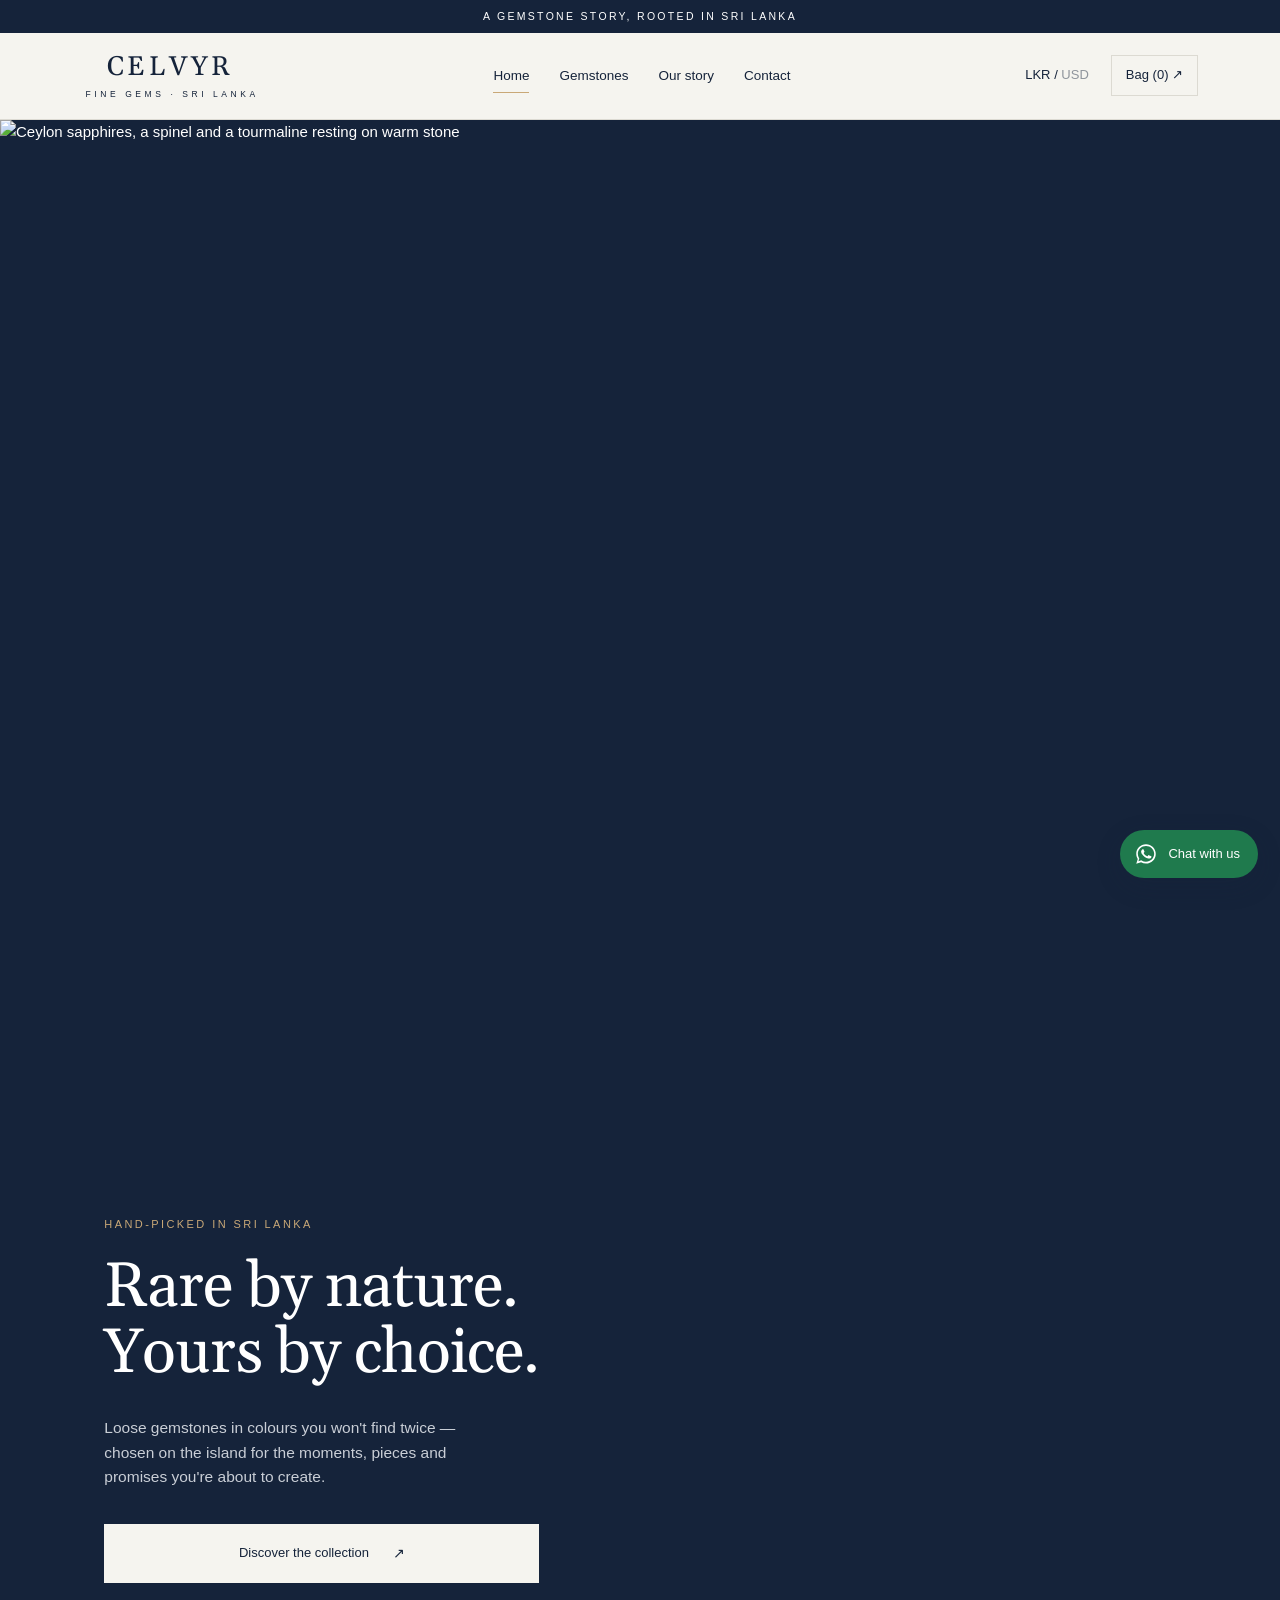
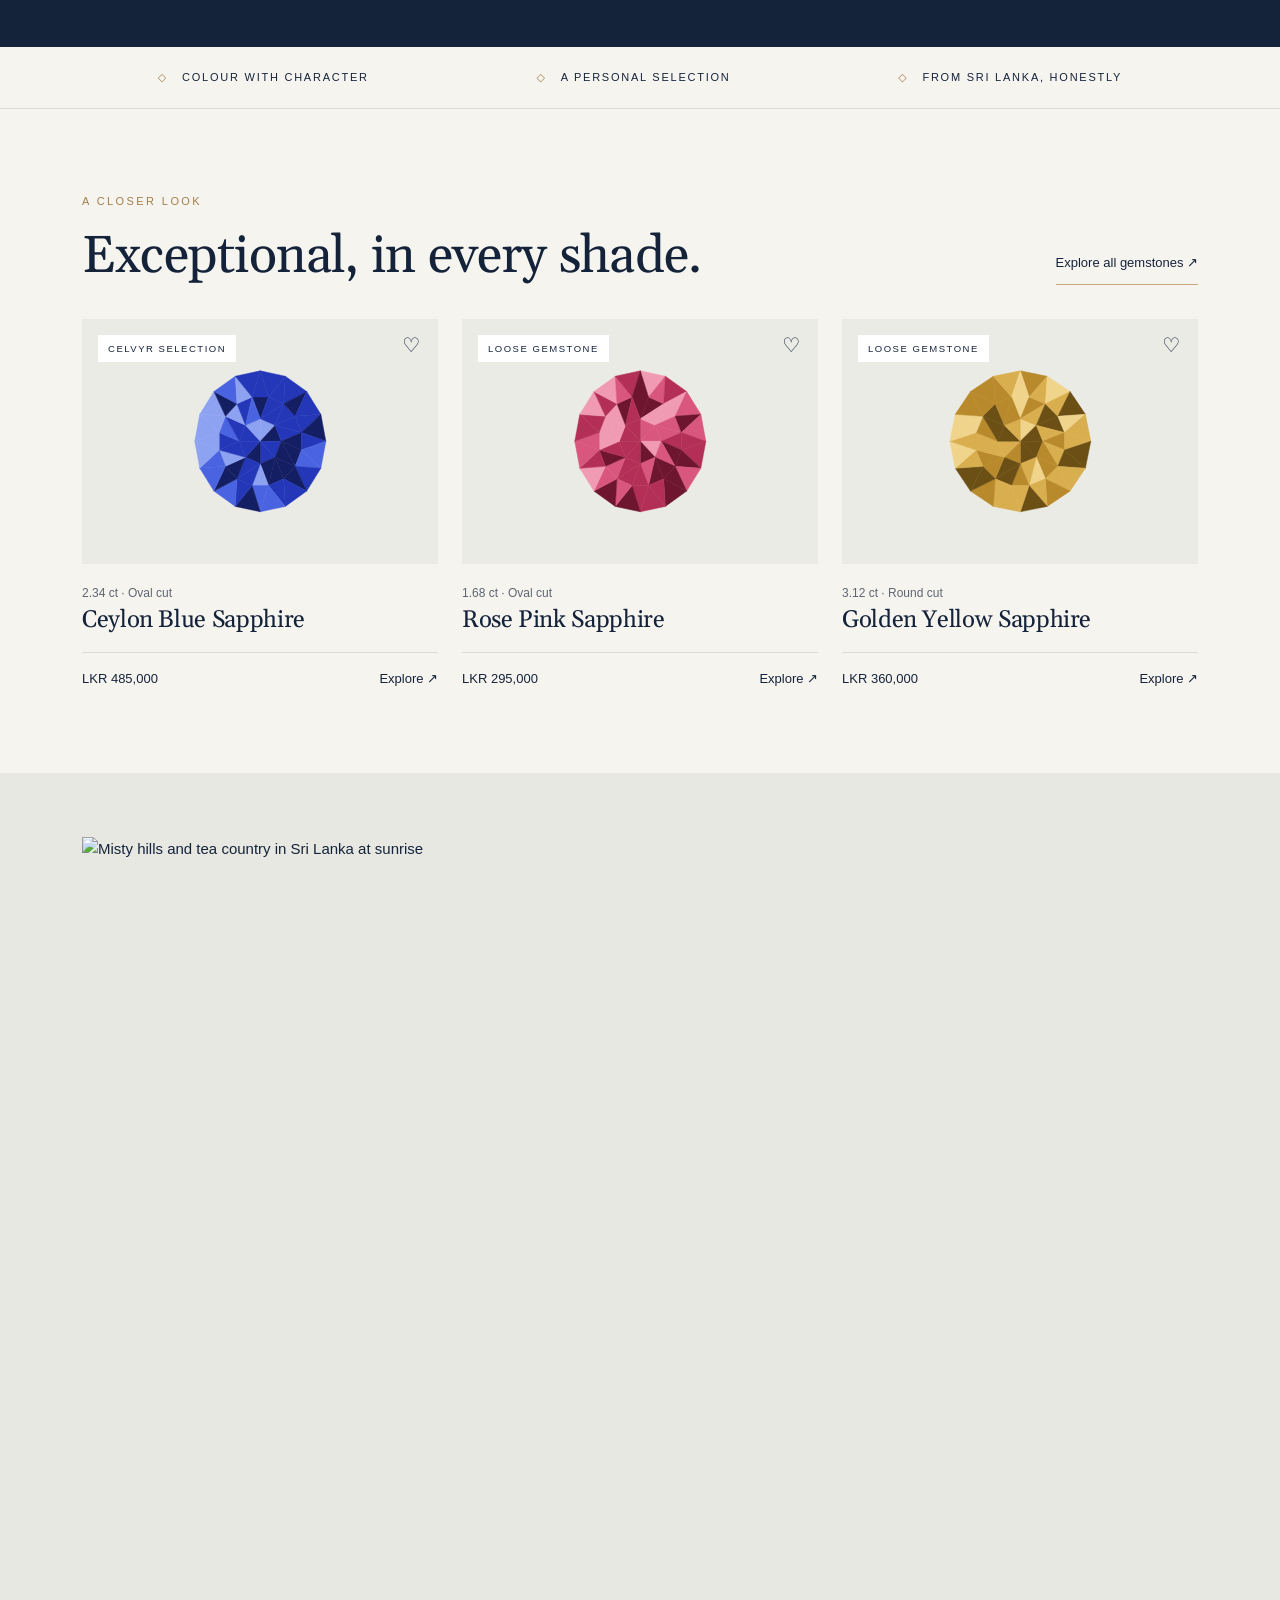
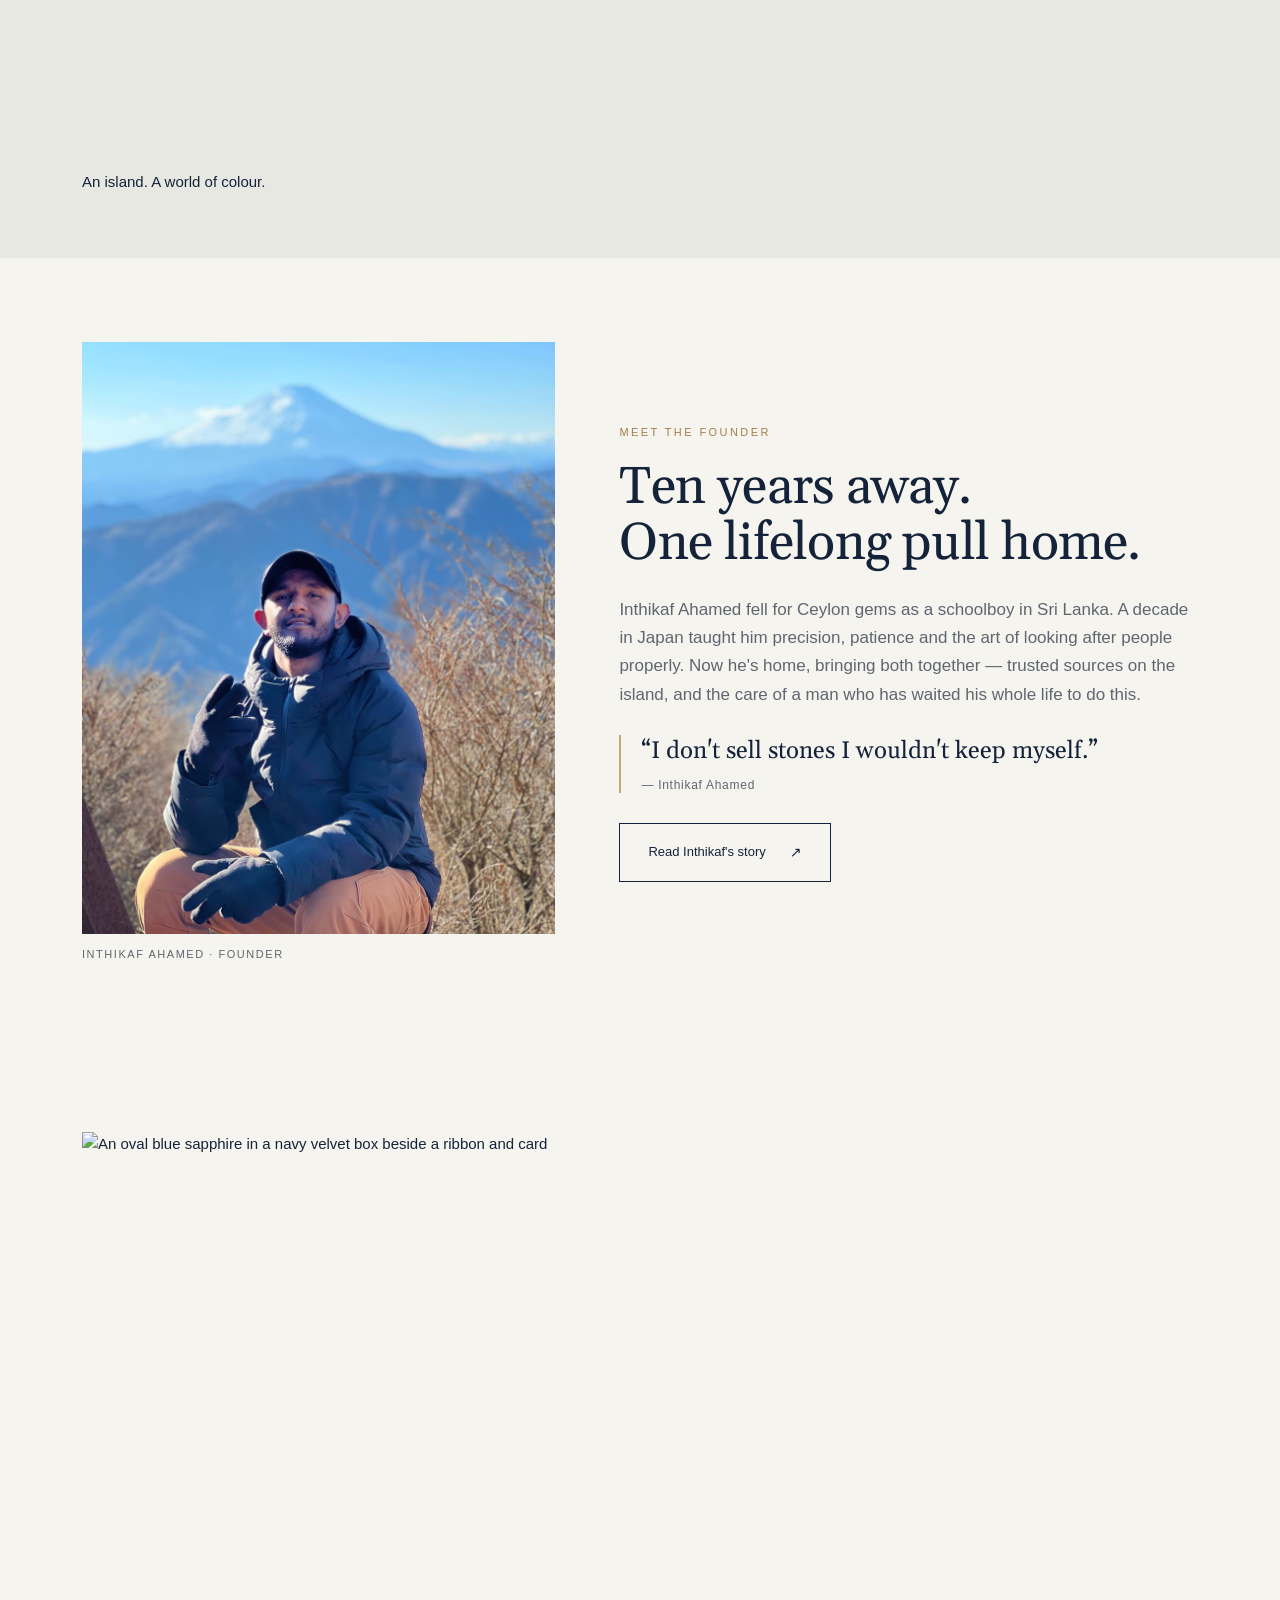
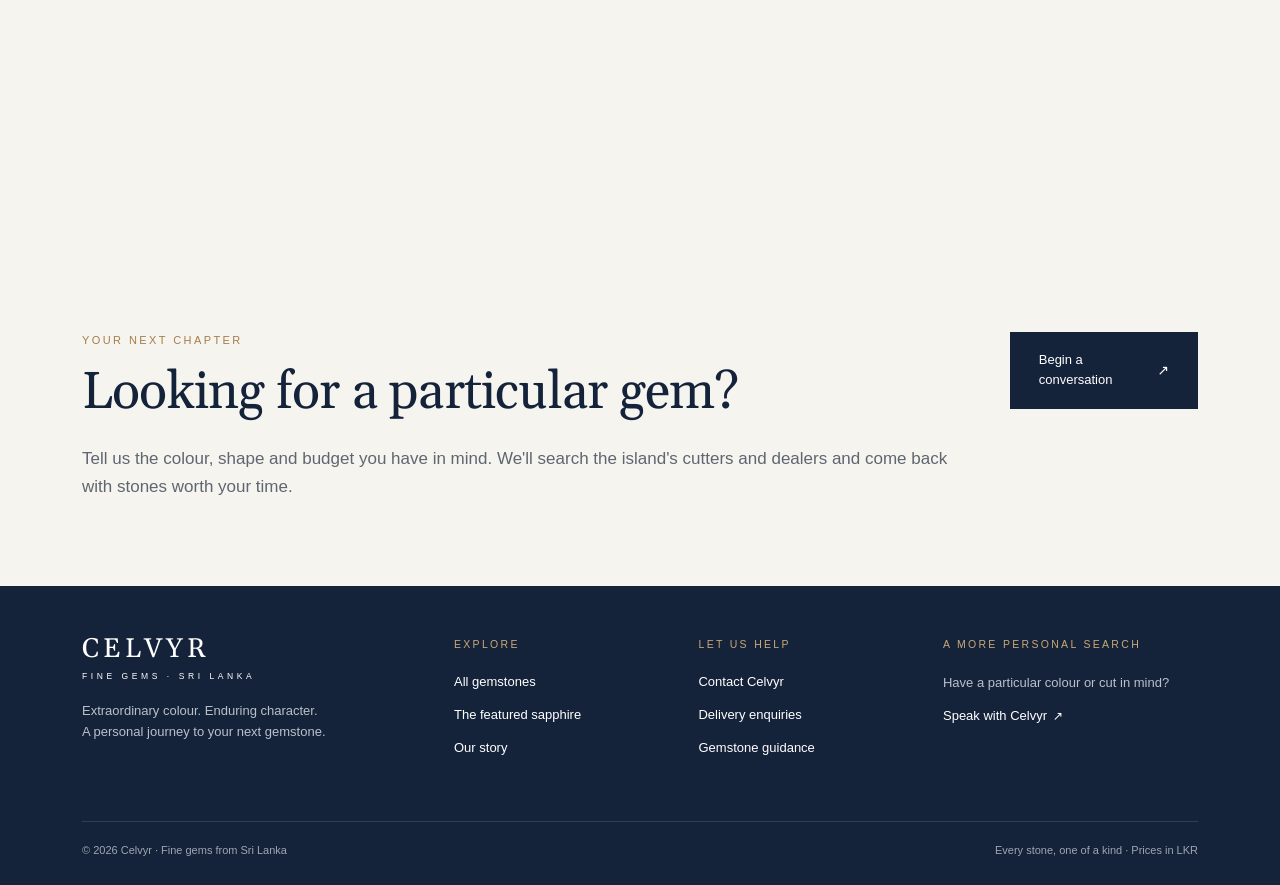
==== index.html @ 97f48730 "Use real photos across pages" ====
<!doctype html>
<html lang="en">
<head>
<meta charset="utf-8">
<meta name="viewport" content="width=device-width, initial-scale=1">
<title>Celvyr — Fine Gemstones from Sri Lanka</title>
<meta name="description" content="Loose Ceylon sapphires, spinels and tourmalines in remarkable colours. Chosen by hand in Sri Lanka, for the story you want to create.">
<meta property="og:title" content="Celvyr — Fine Gemstones from Sri Lanka">
<meta property="og:description" content="Loose Ceylon sapphires, spinels and tourmalines in remarkable colours. Chosen by hand in Sri Lanka, for the story you want to create.">
<meta property="og:image" content="https://celvyr.com/assets/hero-gems.jpg">
<meta name="theme-color" content="#15233A">
<link rel="icon" href="assets/favicon.svg" type="image/svg+xml">
<link rel="preconnect" href="https://fonts.googleapis.com">
<link href="https://fonts.googleapis.com/css2?family=Gelasio&display=swap" rel="stylesheet">
<link rel="stylesheet" href="assets/styles.css?v=5">
</head>
<body data-page="home">
<div id="site-header"></div>
<main>

<section class="hero">
  <img class="hero-bg" src="assets/hero-gems.jpg" srcset="assets/hero-gems-m.jpg 900w, assets/hero-gems.jpg 1536w" sizes="100vw" alt="Ceylon sapphires, a spinel and a tourmaline resting on warm stone" fetchpriority="high" width="1536" height="1024">
  <div class="hero-shade"></div>
  <div class="wrap hero-copy">
    <div class="eyebrow">Hand-picked in Sri Lanka</div>
    <h1>Rare by nature.<br>Yours by choice.</h1>
    <p>Loose gemstones in colours you won't find twice — chosen on the island for the moments, pieces and promises you're about to create.</p>
    <a class="btn btn-light no-arrow" href="gemstones.html">Discover the collection</a>
  </div>
</section>
<div class="pillars"><div class="wrap"><span>Colour with character</span><span>A personal selection</span><span>From Sri Lanka, honestly</span></div></div>

<section class="section"><div class="wrap">
  <div class="section-head">
    <div><div class="eyebrow">A closer look</div><h2 class="h-lg">Exceptional, in every shade.</h2></div>
    <a class="link-under" href="gemstones.html">Explore all gemstones</a>
  </div>
  <div class="grid" id="featured"></div>
</div></section>

<section class="island"><div class="wrap">
  <figure class="photo"><img src="assets/sri-lanka-hills.jpg" alt="Misty hills and tea country in Sri Lanka at sunrise" loading="lazy" width="1400" height="933"><figcaption>An island. A world of colour.</figcaption></figure>
  <div>
    <div class="eyebrow">The island behind the colour</div>
    <h2 class="h-lg">A little of Sri Lanka.<br>Something entirely yours.</h2>
    <p class="lead">For over two thousand years, the world has come to this island for colour. Celvyr brings the focus back to the stone itself — its hue, its cut, the way it catches your eye and refuses to let go. No noise. No pressure. Just a better way to find a gem.</p>
    <a class="btn btn-line" href="story.html">Meet Celvyr</a>
  </div>
</div></section>

<section class="section founder-home"><div class="wrap founder">
  <figure class="founder-photo"><img src="assets/founder-inthikaf.jpg" alt="Inthikaf Ahamed, founder of Celvyr, with Mount Fuji behind him" loading="lazy" width="960" height="1200"><figcaption>Inthikaf Ahamed · Founder</figcaption></figure>
  <div>
    <div class="eyebrow">Meet the founder</div>
    <h2 class="h-lg">Ten years away.<br>One lifelong pull home.</h2>
    <p class="lead">Inthikaf Ahamed fell for Ceylon gems as a schoolboy in Sri Lanka. A decade in Japan taught him precision, patience and the art of looking after people properly. Now he's home, bringing both together — trusted sources on the island, and the care of a man who has waited his whole life to do this.</p>
    <blockquote class="founder-quote">“I don't sell stones I wouldn't keep myself.”<cite>— Inthikaf Ahamed</cite></blockquote>
    <a class="btn btn-line" href="story.html">Read Inthikaf's story</a>
  </div>
</div></section>

<section class="section"><div class="wrap cta-photo"><img src="assets/sapphire-gift.jpg" alt="An oval blue sapphire in a navy velvet box beside a ribbon and card" loading="lazy" width="1200" height="800"></div><div class="wrap cta-row">
  <div>
    <div class="eyebrow">Your next chapter</div>
    <h2 class="h-lg">Looking for a particular gem?</h2>
    <p class="lead">Tell us the colour, shape and budget you have in mind. We'll search the island's cutters and dealers and come back with stones worth your time.</p>
  </div>
  <a class="btn btn-dark" href="contact.html">Begin a conversation</a>
</div></section>

</main>
<div id="site-footer"></div>
<script src="assets/catalogue.js?v=5"></script>
<script src="assets/app.js?v=5"></script>
</body>
</html>
---- assets/styles.css ----
/* Celvyr — fine gems, Sri Lanka */
:root{
  --navy:#15233A;
  --navy-2:#1C2D47;
  --paper:#F5F4EF;
  --card:#EBEBE6;
  --sage:#E7E8E2;
  --rule:#DCDAD2;
  --ink:#15233A;
  --muted:#5F6670;
  --gold:#A57D4A;
  --gold-soft:#C9A877;
  --serif:"Palatino Linotype",Palatino,"Book Antiqua","Gelasio",Georgia,serif;
  --sans:"Helvetica Neue",Helvetica,Arial,system-ui,sans-serif;
  --wrap:1180px;
}
*{box-sizing:border-box;margin:0;padding:0}
html{scroll-behavior:smooth}
body{background:var(--paper);color:var(--ink);font-family:var(--sans);font-size:15px;line-height:1.6;-webkit-font-smoothing:antialiased}
img,svg{display:block;max-width:100%}
a{color:inherit;text-decoration:none}
button,input,select,textarea{font:inherit;color:inherit}
.wrap{max-width:var(--wrap);margin:0 auto;padding:0 32px}
.serif{font-family:var(--serif);font-weight:400}
.eyebrow{font-size:11px;letter-spacing:.22em;text-transform:uppercase;color:var(--gold)}
.muted{color:var(--muted)}
h1,h2,h3,h4{font-family:var(--serif);font-weight:400;letter-spacing:-.015em;line-height:1.08}
.h-xl{font-size:clamp(42px,6vw,72px)}
.h-lg{font-size:clamp(34px,4.4vw,52px)}
.h-md{font-size:clamp(26px,3vw,34px)}
.h-sm{font-size:24px}
.lead{font-size:17px;color:var(--muted);line-height:1.65}
.arrow::after{content:"\2197";display:inline-block;margin-left:.45em;font-size:.95em}

/* Buttons */
.btn{display:inline-flex;align-items:center;justify-content:center;gap:24px;padding:17px 28px;font-size:13px;font-weight:500;border:1px solid var(--navy);cursor:pointer;transition:background .2s,color .2s;background:none}
.btn::after{content:"\2197";font-size:14px}
.btn-dark{background:var(--navy);color:#fff}
.btn-dark:hover{background:var(--navy-2)}
.btn-light{background:var(--paper);color:var(--navy);border-color:var(--paper)}
.btn-light:hover{background:#fff}
.btn-line:hover{background:var(--navy);color:#fff}
.btn-block{width:100%}
.link-under{font-size:13px;padding-bottom:10px;border-bottom:1px solid var(--gold-soft)}
.link-under::after{content:" \2197"}
.link-back{font-size:13px;padding-bottom:8px;border-bottom:1px solid var(--gold-soft)}

/* Top bar + header */
.topbar{background:var(--navy);color:#fff;text-align:center;font-size:10.5px;letter-spacing:.22em;padding:8px 16px;text-transform:uppercase}
.header{border-bottom:1px solid var(--rule);background:var(--paper);position:sticky;top:0;z-index:50}
.header .wrap{display:flex;align-items:center;justify-content:space-between;height:86px;gap:24px}
.logo{display:flex;flex-direction:column;align-items:center;line-height:1}
.logo b{font-family:var(--serif);font-weight:400;font-size:27px;letter-spacing:.14em}
.logo small{font-size:8.5px;letter-spacing:.42em;margin-top:9px;padding-left:.42em}
.nav{display:flex;gap:30px;font-size:13.5px}
.nav a{padding:6px 0;border-bottom:1px solid transparent}
.nav a.active,.nav a:hover{border-bottom-color:var(--gold-soft)}
.head-right{display:flex;align-items:center;gap:22px;font-size:13px}
.cur{background:none;border:0;cursor:pointer;font-size:13px}
.cur span{opacity:.45}.cur span.on{opacity:1}
.bag-btn{border:1px solid var(--rule);padding:9px 14px}
.bag-btn::after{content:" \2197"}
.burger{display:none;background:none;border:0;width:28px;height:20px;position:relative;cursor:pointer}
.burger span,.burger::before,.burger::after{content:"";position:absolute;left:0;right:0;height:1.5px;background:var(--navy)}
.burger::before{top:2px}.burger span{top:9px}.burger::after{top:16px}

/* Breadcrumb */
.crumbs{font-size:12px;color:var(--muted);padding:28px 0 0}
.crumbs a:hover{color:var(--ink)}
.crumbs i{font-style:normal;margin:0 8px;opacity:.6}

/* Hero */
.hero{display:grid;grid-template-columns:47% 53%;background:var(--navy);color:#fff;min-height:540px}
.hero-copy{padding:72px 40px 64px max(32px,calc((100vw - var(--wrap))/2 + 32px));display:flex;flex-direction:column;justify-content:center}
.hero-copy .eyebrow{color:var(--gold-soft);margin-bottom:22px}
.hero-copy h1{font-size:clamp(44px,4.9vw,66px);line-height:1.04}
.hero-copy p{color:#C9CED6;max-width:380px;margin:30px 0 34px;font-size:15.5px}
.hero-meta{margin-top:30px;font-size:11.5px;letter-spacing:.08em;color:#C9CED6}
.hero-img{position:relative;background:#0e1626 url(hero-sapphire.jpg) center/cover no-repeat;min-height:420px}
.hero-img .cap{position:absolute;left:32px;right:32px;bottom:26px;border-top:1px solid rgba(255,255,255,.35);padding-top:18px;display:flex;justify-content:space-between;font-size:11px;letter-spacing:.1em}
.hero-img .cap b{font-weight:500;letter-spacing:.16em}
.hero-img .cap a{color:var(--gold-soft)}

.pillars{border-bottom:1px solid var(--rule)}
.pillars .wrap{display:flex;justify-content:space-around;padding-top:22px;padding-bottom:22px;font-size:11px;letter-spacing:.16em;text-transform:uppercase;gap:16px;flex-wrap:wrap}
.pillars span::before{content:"\25C7";color:var(--gold);margin-right:14px}

/* Sections */
.section{padding:84px 0}
.section-head{display:flex;justify-content:space-between;align-items:flex-end;gap:24px;margin-bottom:34px}
.section-head .eyebrow{margin-bottom:18px}

/* Product grid */
.grid{display:grid;grid-template-columns:repeat(3,1fr);gap:24px}
.card{display:block}
.card-img{background:var(--card);aspect-ratio:1.45/1;position:relative;display:flex;align-items:center;justify-content:center;overflow:hidden}
.card-img svg{width:44%;transition:transform .5s ease}
.card:hover .card-img svg{transform:scale(1.05) rotate(4deg)}
.tag{position:absolute;top:16px;left:16px;background:#fff;font-size:9.5px;letter-spacing:.16em;padding:6px 10px;text-transform:uppercase}
.heart{position:absolute;top:12px;right:14px;background:none;border:0;font-size:20px;cursor:pointer;line-height:1;padding:4px;color:var(--navy)}
.heart.on{color:#9B2C3D}
.card-meta{font-size:12px;color:var(--muted);margin-top:20px}
.card h3{font-size:24px;margin-top:4px;padding-bottom:18px;border-bottom:1px solid var(--rule)}
.card-foot{display:flex;justify-content:space-between;font-size:13px;padding-top:16px}
.card-foot span:last-child::after{content:" \2197"}

/* Island split */
.island{background:var(--sage);padding:64px 0}
.island .wrap{display:grid;grid-template-columns:1fr 1fr;gap:56px;align-items:center}
.island h2{margin:18px 0 26px}
.island p{margin-bottom:30px;max-width:450px}
.art{background:#DCDFD8;padding:0 16px;position:relative}
.art svg{width:100%;height:auto}

.cta-row{display:flex;justify-content:space-between;align-items:flex-start;gap:32px}
.cta-row h2{margin:16px 0 24px}

.band{background:var(--card);padding:40px 46px;display:flex;justify-content:space-between;align-items:center;gap:28px}
.band h3{font-size:30px;margin-bottom:6px}

/* Footer */
.footer{background:var(--navy);color:#fff;margin-top:0}
.footer .wrap{padding-top:50px}
.foot-grid{display:grid;grid-template-columns:1.6fr 1fr 1fr 1.2fr;gap:32px;padding-bottom:50px}
.footer .logo{align-items:flex-start}
.footer .logo small{padding-left:0}
.footer p{color:#B9C0CA;font-size:13px;margin-top:20px;line-height:1.65}
.footer h5{font-size:10.5px;letter-spacing:.22em;color:var(--gold-soft);font-weight:400;text-transform:uppercase;margin-bottom:20px}
.footer ul{list-style:none;font-size:13px}
.footer li{margin-bottom:12px}
.footer li a:hover{color:var(--gold-soft)}
.foot-base{border-top:1px solid rgba(255,255,255,.12);padding:20px 0 26px;display:flex;justify-content:space-between;font-size:11px;color:#9EA6B2;gap:16px;flex-wrap:wrap}

/* Story */
.story-hero{display:grid;grid-template-columns:1fr 1fr;gap:56px;align-items:center;padding:60px 0 64px;border-bottom:1px solid var(--rule)}
.story-hero h1{margin:20px 0 28px}
.story-hero .lead{margin-bottom:32px;max-width:540px}
.quote{text-align:center;padding:64px 0;border-bottom:1px solid var(--rule);font-family:var(--serif);font-size:clamp(26px,3.3vw,40px);line-height:1.3}
.approach{display:grid;grid-template-columns:1fr 1fr;gap:56px;margin-top:18px}
.three{display:grid;grid-template-columns:repeat(3,1fr);gap:48px;margin-top:52px}
.three .num{font-size:12.5px;color:var(--gold);letter-spacing:.04em;text-transform:uppercase}
.three h3{font-size:28px;margin:18px 0 16px}
.three p{color:var(--muted);font-size:14.5px}

/* Collection */
.center{text-align:center}
.coll-head{padding:56px 0 34px}
.coll-head h1{margin:18px 0 22px}
.chips{display:flex;justify-content:center;gap:12px;margin-top:34px;flex-wrap:wrap}
.chip{border:1px solid var(--rule);background:none;padding:12px 22px;font-size:13px;cursor:pointer}
.chip.on{background:var(--navy);color:#fff;border-color:var(--navy)}
.toolbar{display:flex;justify-content:space-between;align-items:center;border-top:1px solid var(--rule);border-bottom:1px solid var(--rule);padding:18px 0;margin-bottom:32px;font-size:13px;gap:16px;flex-wrap:wrap}
.toolbar select{background:none;border:0;cursor:pointer;font-size:13px}
.filters{display:flex;gap:22px;flex-wrap:wrap}
.filters label{display:flex;flex-direction:column;font-size:12px;color:var(--muted)}
.filters select{color:var(--ink);font-size:13px;padding:2px 0}
.empty{grid-column:1/-1;text-align:center;padding:60px 0;color:var(--muted)}

/* Product page */
.pdp{display:grid;grid-template-columns:1.1fr 1fr;gap:56px;padding:34px 0 60px;border-bottom:1px solid var(--rule)}
.pdp-main{background:var(--card);aspect-ratio:1.19/1;display:flex;align-items:center;justify-content:center;position:relative}
.pdp-main svg{width:46%;transition:transform .6s}
.thumbs{display:flex;gap:12px;margin-top:14px}
.thumb{width:84px;height:74px;background:var(--card);border:1px solid var(--rule);display:flex;align-items:center;justify-content:center;cursor:pointer;font-size:11px}
.thumb.on{border-color:var(--navy)}
.thumb svg{width:52%}
.note{font-size:11px;color:var(--muted);margin-top:12px}
.pdp h1{font-size:clamp(38px,4vw,50px);margin:20px 0 22px}
.price{font-size:23px;margin:26px 0}
.price small{font-size:12px;color:var(--muted);margin-left:10px}
.specs{display:grid;grid-template-columns:1fr 1fr;border-top:1px solid var(--rule)}
.specs div{padding:14px 0;border-bottom:1px solid var(--rule)}
.specs dt{font-size:10.5px;letter-spacing:.14em;text-transform:uppercase;color:var(--muted)}
.specs dd{font-size:13.5px;margin-top:4px}
.pdp .btn{margin-top:14px}
.pdp .btn-dark{margin-top:36px}
.tiny{font-size:12px;color:var(--muted);text-align:center;margin-top:16px}
details{border-top:1px solid var(--rule);padding:18px 0}
details:last-of-type{border-bottom:1px solid var(--rule)}
summary{list-style:none;cursor:pointer;display:flex;justify-content:space-between;font-size:13.5px}
summary::-webkit-details-marker{display:none}
summary::after{content:"+"}
details[open] summary::after{content:"\2013"}
details p{color:var(--muted);font-size:14px;margin-top:14px}
.acc{margin-top:30px}

/* Bag + checkout */
.page-head{padding:44px 0 30px}
.page-head h1{margin:16px 0 14px}
.two-col{display:grid;grid-template-columns:1.65fr 1fr;gap:64px;align-items:start}
.bag-table-head{display:grid;grid-template-columns:1fr 130px 110px;font-size:10.5px;letter-spacing:.14em;text-transform:uppercase;color:var(--muted);padding-bottom:14px;border-bottom:1px solid var(--rule)}
.line{display:grid;grid-template-columns:1fr 130px 110px;align-items:center;padding:28px 0;border-bottom:1px solid var(--rule)}
.line-gem{display:flex;gap:22px;align-items:center}
.line-thumb{width:140px;height:146px;background:var(--card);display:flex;align-items:center;justify-content:center;flex-shrink:0}
.line-thumb svg{width:56%}
.line h3{font-size:24px}
.line .small{font-size:12px;color:var(--muted);margin-top:6px}
.line .rm{font-size:12px;text-decoration:underline;color:var(--muted);background:none;border:0;cursor:pointer;margin-top:14px}
.qty{display:inline-flex;border:1px solid var(--rule);padding:8px 14px;gap:16px;font-size:13px}
.summary{background:var(--card);padding:32px}
.summary h2{font-size:30px;margin-bottom:24px}
.sum-row{display:flex;justify-content:space-between;font-size:13.5px;margin-bottom:16px;gap:12px}
.sum-total{display:flex;justify-content:space-between;font-size:20px;border-top:1px solid var(--rule);padding-top:24px;margin-top:8px}
.promo{display:flex;border:1px solid var(--rule);margin:8px 0 24px}
.promo input{flex:1;border:0;background:none;padding:14px 16px;min-width:0}
.promo button{border:0;border-left:1px solid var(--rule);background:none;padding:0 16px;cursor:pointer;font-size:12.5px}
.guide{margin-top:32px;padding-bottom:24px;border-bottom:1px solid var(--rule)}
.guide h3{font-size:26px;margin-bottom:10px}
.guide p{font-size:13.5px;color:var(--muted);margin-bottom:6px}

.field{margin-bottom:18px}
.field label{display:block;font-size:12px;margin-bottom:8px}
.field input,.field select,.field textarea{width:100%;border:1px solid var(--rule);background:transparent;padding:14px 16px;font-size:14px;outline:none;border-radius:0;-webkit-appearance:none;appearance:none}
.field input:focus,.field textarea:focus,.field select:focus{border-color:var(--navy)}
.field textarea{min-height:130px;resize:vertical}
.row2{display:grid;grid-template-columns:1fr 1fr;gap:14px}
.check{display:flex;gap:10px;align-items:center;font-size:13px;color:var(--muted);margin:16px 0}
.form-sec{padding:30px 0;border-bottom:1px solid var(--rule)}
.form-sec h2{font-size:30px;margin-bottom:24px}
.radio-box{border:1px solid var(--navy);padding:18px 18px;display:flex;justify-content:space-between;gap:12px;font-size:13.5px}
.radio-box b{font-weight:400}
.radio-box b::before{content:"\25C9";margin-right:12px}
.radio-box small{display:block;color:var(--muted);font-size:12.5px;margin-top:4px;padding-left:26px}
.steps{display:flex;gap:28px;font-size:13px;color:var(--muted);padding:6px 0 28px;border-bottom:1px solid var(--rule);flex-wrap:wrap}
.steps b{font-weight:400;color:var(--ink)}
.mini{display:flex;gap:16px;align-items:center;padding-bottom:22px;border-bottom:1px solid var(--rule);margin-bottom:22px}
.mini .line-thumb{width:74px;height:78px}
.mini h4{font-size:21px}

/* Contact */
.contact{display:grid;grid-template-columns:1fr 1.15fr;gap:72px;padding:20px 0 84px;align-items:start}
.contact h2{margin-bottom:26px}
.c-item{border-top:1px solid var(--rule);padding:26px 0}
.c-item h3{font-size:26px;margin-bottom:10px}
.c-item p{font-size:14px;color:var(--muted)}
.c-item a{color:var(--ink);border-bottom:1px solid var(--gold-soft)}
.rooted{background:#DCE0DA;padding:34px;display:flex;justify-content:space-between;align-items:center;min-height:240px}
.rooted h3{font-size:30px;line-height:1.35}
.rooted small{font-size:12px;letter-spacing:.06em;display:block;margin-top:8px}
.form-card{background:var(--card);padding:42px}
.form-card h2{font-size:32px;margin-bottom:26px}
.form-card .field input,.form-card .field textarea,.form-card .field select{background:#EFEFEB}

.toast{position:fixed;left:50%;bottom:28px;transform:translateX(-50%) translateY(40px);background:var(--navy);color:#fff;padding:14px 22px;font-size:13px;opacity:0;transition:.3s;z-index:99;pointer-events:none}
.toast.show{opacity:1;transform:translateX(-50%) translateY(0)}

/* Mobile */
@media (max-width:980px){
  .nav,.head-right .cur{display:none}
  .burger{display:block}
  .header.open .nav{display:flex;position:absolute;top:86px;left:0;right:0;flex-direction:column;background:var(--paper);padding:20px 32px 28px;border-bottom:1px solid var(--rule);gap:16px;font-size:16px}
  .hero{grid-template-columns:1fr}
  .hero-copy{padding:56px 24px}
  .hero-img{min-height:320px}
  .grid{grid-template-columns:repeat(2,1fr)}
  .island .wrap,.story-hero,.approach,.pdp,.two-col,.contact{grid-template-columns:1fr;gap:40px}
  .three{grid-template-columns:1fr;gap:34px}
  .foot-grid{grid-template-columns:1fr 1fr}
}
@media (max-width:620px){
  .wrap{padding:0 16px}
  .header .wrap{height:72px}
  .header.open .nav{top:72px;padding:20px 16px 28px}
  .logo b{font-size:21px}
  .logo small{font-size:7.5px}
  .hero-copy{padding:48px 16px}
  .hero-img .cap{left:16px;right:16px;flex-direction:column;gap:6px}
  .grid{grid-template-columns:repeat(2,1fr);gap:22px 12px}
  .card-img{aspect-ratio:1/1}
  .card-img svg{width:58%}
  .tag{top:8px;left:8px;font-size:7.5px;letter-spacing:.1em;padding:4px 6px}
  .heart{top:4px;right:6px;font-size:17px}
  .card-meta{font-size:11px;margin-top:12px}
  .card h3{font-size:18px;padding-bottom:12px}
  .card-foot{font-size:12px;padding-top:10px;flex-wrap:wrap;gap:4px}
  .card-foot span:last-child{display:none}
  .chips{gap:6px;flex-wrap:nowrap}
  .chip{padding:10px 10px;font-size:12px;white-space:nowrap}
  .section{padding:60px 0}
  .section-head,.cta-row,.band{flex-direction:column;align-items:flex-start}
  .band{padding:30px 22px}
  .foot-grid{grid-template-columns:1fr}
  .bag-table-head{display:none}
  .line{grid-template-columns:1fr auto;gap:16px}
  .line-gem{grid-column:1/-1}
  .line-thumb{width:96px;height:100px}
  .row2{grid-template-columns:1fr}
  .form-card,.summary{padding:24px 18px}
  .pillars .wrap{flex-direction:column;align-items:center;gap:8px}
  .rooted{padding:24px}
}

/* ---------- Page loader ---------- */
@keyframes ldGem{0%{transform:translate(-50%,-50%) rotateY(0)}100%{transform:translate(-50%,-50%) rotateY(360deg)}}
@keyframes ldOut{to{opacity:0;visibility:hidden}}
@keyframes ldBar{0%{transform:scaleX(0);transform-origin:left}50%{transform:scaleX(1);transform-origin:left}50.1%{transform-origin:right}100%{transform:scaleX(0);transform-origin:right}}
@keyframes pageIn{from{opacity:0;transform:translateY(8px)}to{opacity:1;transform:none}}
body::before,body::after{content:"";position:fixed;z-index:300;pointer-events:none}
body::before{inset:0;background:var(--paper) url("data:image/svg+xml,%3Csvg xmlns='http://www.w3.org/2000/svg' viewBox='0 0 400 120'%3E%3Ctext x='200' y='62' text-anchor='middle' font-family='Palatino Linotype,Palatino,Book Antiqua,Georgia,serif' font-size='30' letter-spacing='7' fill='%2315233A'%3ECELVYR%3C/text%3E%3Ctext x='200' y='90' text-anchor='middle' font-family='Helvetica Neue,Arial,sans-serif' font-size='9' letter-spacing='4.5' fill='%23A57D4A'%3EFINE GEMS %C2%B7 SRI LANKA%3C/text%3E%3C/svg%3E") center calc(50% + 34px)/400px 120px no-repeat;animation:ldOut .4s ease .45s forwards}
body::after{left:50%;top:calc(50% - 22px);width:46px;height:46px;background:url("data:image/svg+xml,%3Csvg xmlns='http://www.w3.org/2000/svg' viewBox='0 0 40 40'%3E%3Cpath d='M20 2 L36 14 L20 38 L4 14Z' fill='%232437B8'/%3E%3Cpath d='M4 14 L36 14 L20 38Z' fill='%23141E63'/%3E%3Cpath d='M12 14 L20 2 L28 14Z' fill='%238EA2F2'/%3E%3Cpath d='M4 14 L12 14 L20 2Z' fill='%234A63E0'/%3E%3Cpath d='M12 14 L28 14 L20 38Z' fill='%233B55D6'/%3E%3C/svg%3E") center/contain no-repeat;animation:ldGem 1.2s linear infinite,ldOut .4s ease .45s forwards}
main{animation:pageIn .7s ease .45s both}
.page-loader{position:fixed;inset:0;z-index:300;background:var(--paper);display:flex;flex-direction:column;align-items:center;justify-content:center;gap:14px;opacity:0;visibility:hidden;transition:opacity .28s ease,visibility .28s}
.page-loader.on{opacity:1;visibility:visible}
.page-loader .ld-gem{width:46px;height:46px;background:url("data:image/svg+xml,%3Csvg xmlns='http://www.w3.org/2000/svg' viewBox='0 0 40 40'%3E%3Cpath d='M20 2 L36 14 L20 38 L4 14Z' fill='%232437B8'/%3E%3Cpath d='M4 14 L36 14 L20 38Z' fill='%23141E63'/%3E%3Cpath d='M12 14 L20 2 L28 14Z' fill='%238EA2F2'/%3E%3Cpath d='M4 14 L12 14 L20 2Z' fill='%234A63E0'/%3E%3Cpath d='M12 14 L28 14 L20 38Z' fill='%233B55D6'/%3E%3C/svg%3E") center/contain no-repeat;animation:ldGem 1.2s linear infinite;position:relative;left:23px;top:23px}
.page-loader .ld-word{width:400px;max-width:90vw;height:120px;background:url("data:image/svg+xml,%3Csvg xmlns='http://www.w3.org/2000/svg' viewBox='0 0 400 120'%3E%3Ctext x='200' y='62' text-anchor='middle' font-family='Palatino Linotype,Palatino,Book Antiqua,Georgia,serif' font-size='30' letter-spacing='7' fill='%2315233A'%3ECELVYR%3C/text%3E%3Ctext x='200' y='90' text-anchor='middle' font-family='Helvetica Neue,Arial,sans-serif' font-size='9' letter-spacing='4.5' fill='%23A57D4A'%3EFINE GEMS %C2%B7 SRI LANKA%3C/text%3E%3C/svg%3E") center/contain no-repeat;margin-top:-22px}
.page-loader .ld-bar{width:120px;height:1px;background:var(--gold-soft);animation:ldBar 1.1s ease-in-out infinite;margin-top:-30px}
@media (prefers-reduced-motion:reduce){body::after,.page-loader .ld-gem,.page-loader .ld-bar{animation:ldOut .3s ease .3s forwards}main{animation:none}}

/* ---------- Floating WhatsApp ---------- */
.wa-float{position:fixed;right:22px;bottom:22px;z-index:90;display:flex;align-items:center;gap:10px;background:#1F7A4D;color:#fff;padding:12px 18px 12px 14px;border-radius:999px;box-shadow:0 8px 24px rgba(21,35,58,.22);font-size:13px;font-weight:500;transition:transform .2s,box-shadow .2s}
.wa-float:hover{transform:translateY(-2px);box-shadow:0 12px 28px rgba(21,35,58,.28)}
.wa-float svg{width:24px;height:24px;flex-shrink:0}
@media (max-width:620px){.wa-float{right:14px;bottom:14px;padding:13px}.wa-float span{display:none}}

/* ---------- Founder ---------- */
.founder{display:grid;grid-template-columns:.9fr 1.1fr;gap:64px;align-items:center}
.founder-photo{margin:0;position:relative}
.founder-photo img{width:100%;height:auto;aspect-ratio:4/5;object-fit:cover;object-position:50% 40%}
.founder-photo figcaption{font-size:11px;letter-spacing:.14em;text-transform:uppercase;color:var(--muted);margin-top:12px}
.founder h2{margin:18px 0 24px}
.founder .lead{margin-bottom:26px}
.founder-quote{font-family:var(--serif);font-size:24px;line-height:1.35;border-left:2px solid var(--gold-soft);padding-left:20px;margin:0 0 30px}
.founder-quote cite{display:block;font-style:normal;font-family:var(--sans);font-size:12px;color:var(--muted);margin-top:10px;letter-spacing:.06em}
.founder-story .founder{align-items:start}
.founder-story .founder-photo{position:sticky;top:110px}
.chapters > div{border-top:1px solid var(--rule);padding:22px 0}
.chapters .num{font-size:12px;color:var(--gold);letter-spacing:.06em;text-transform:uppercase;margin-bottom:10px}
.chapters p{color:var(--muted);font-size:15px;line-height:1.7}
.letter{background:var(--card);padding:56px clamp(22px,6vw,90px);margin-top:72px;text-align:center}
.letter .eyebrow{margin-bottom:26px}
.letter p{font-family:var(--serif);font-size:clamp(19px,2.1vw,24px);line-height:1.55;max-width:760px;margin:0 auto 18px}
.letter .sign{margin:30px 0 30px}
.letter .sig{display:block;font-family:var(--serif);font-style:italic;font-size:30px}
.letter .sign small{font-size:11px;letter-spacing:.18em;text-transform:uppercase;color:var(--gold)}
@media (max-width:980px){.founder{grid-template-columns:1fr;gap:36px}.founder-story .founder-photo{position:static}.founder-photo img{aspect-ratio:1/1;object-position:50% 62%}}
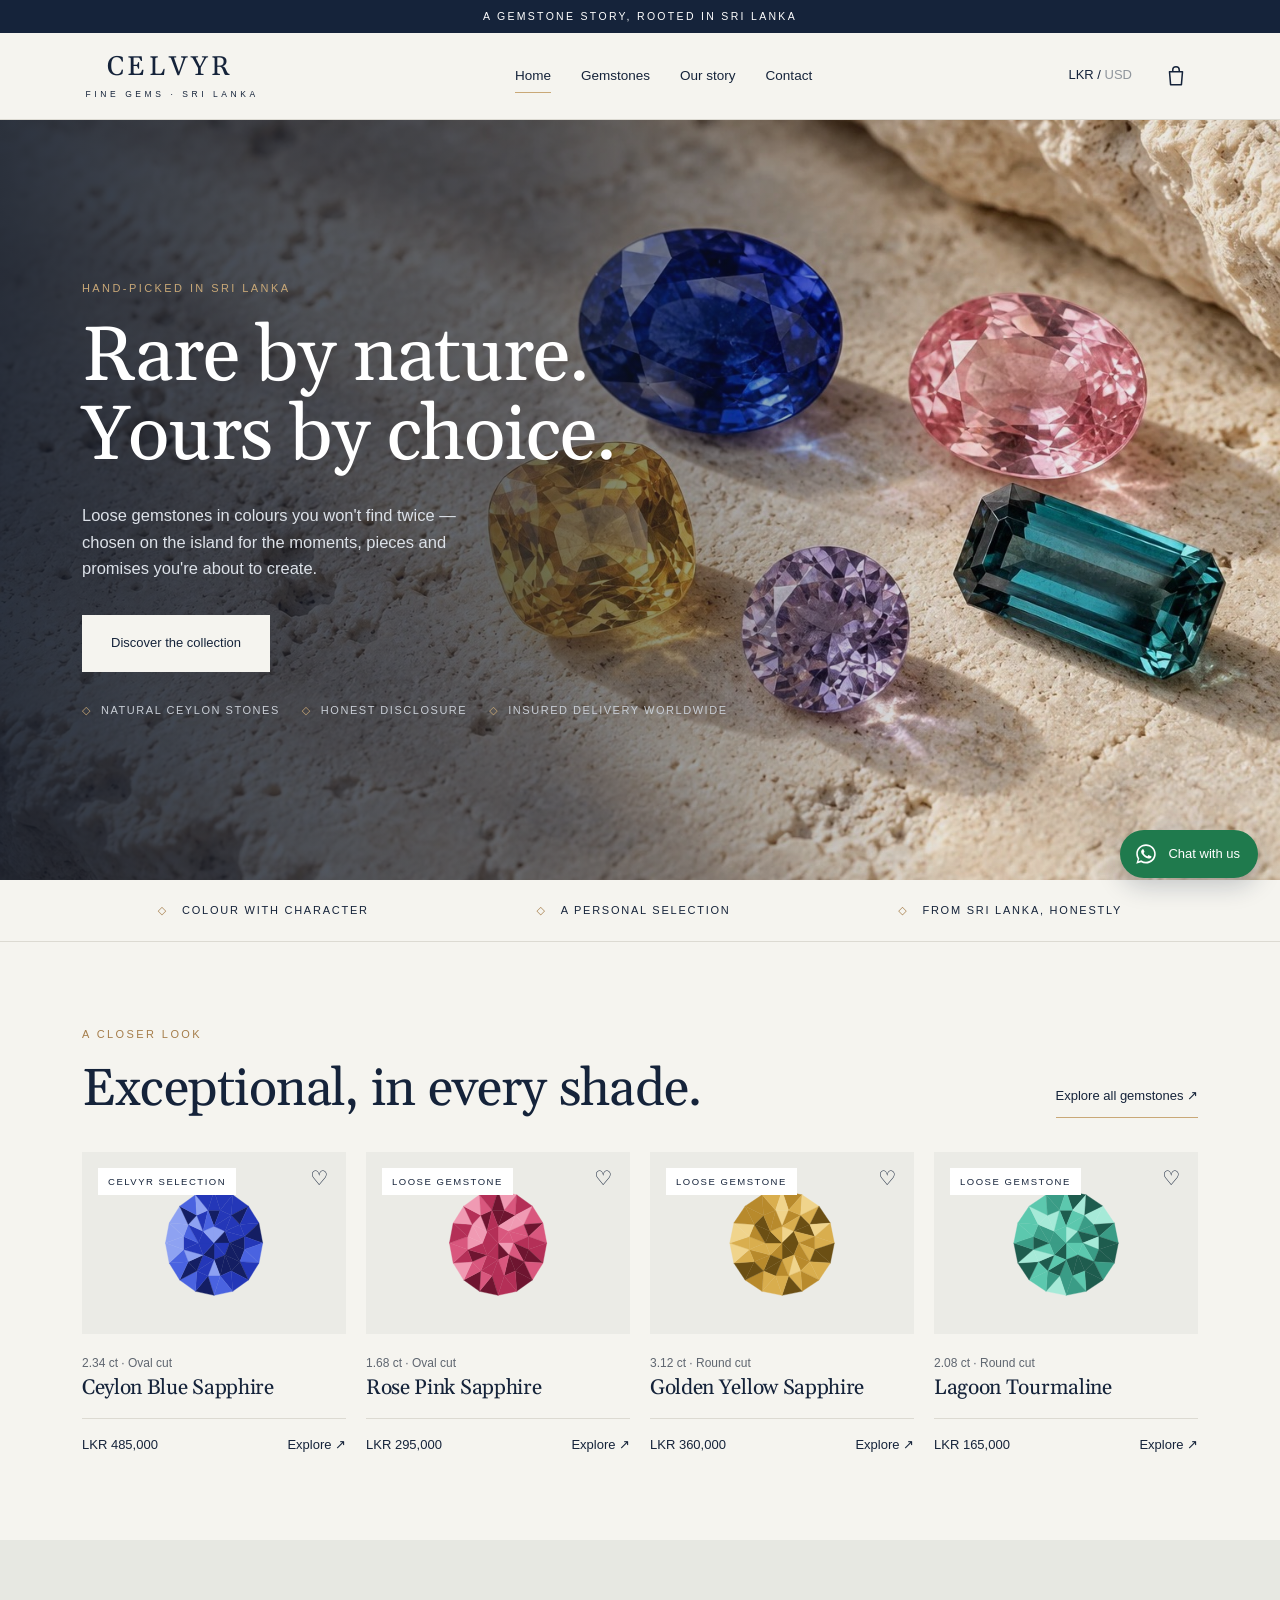
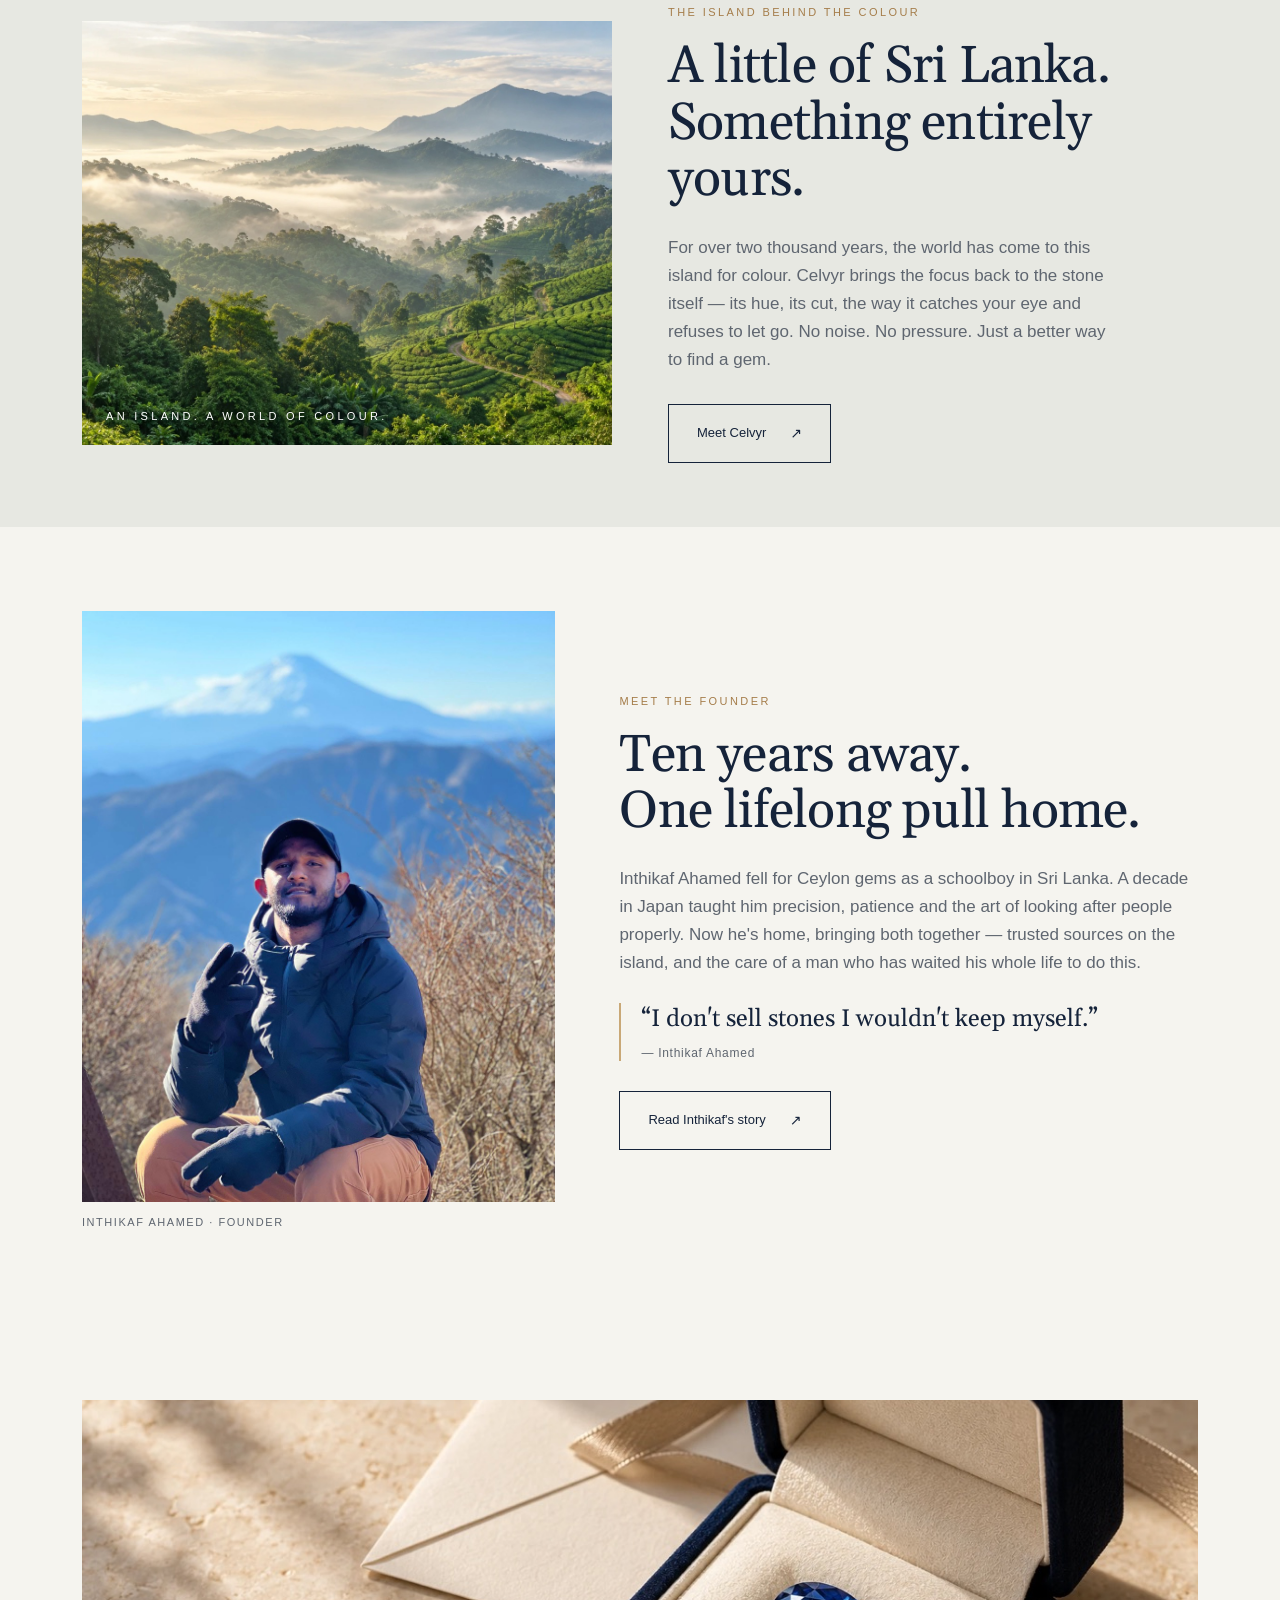
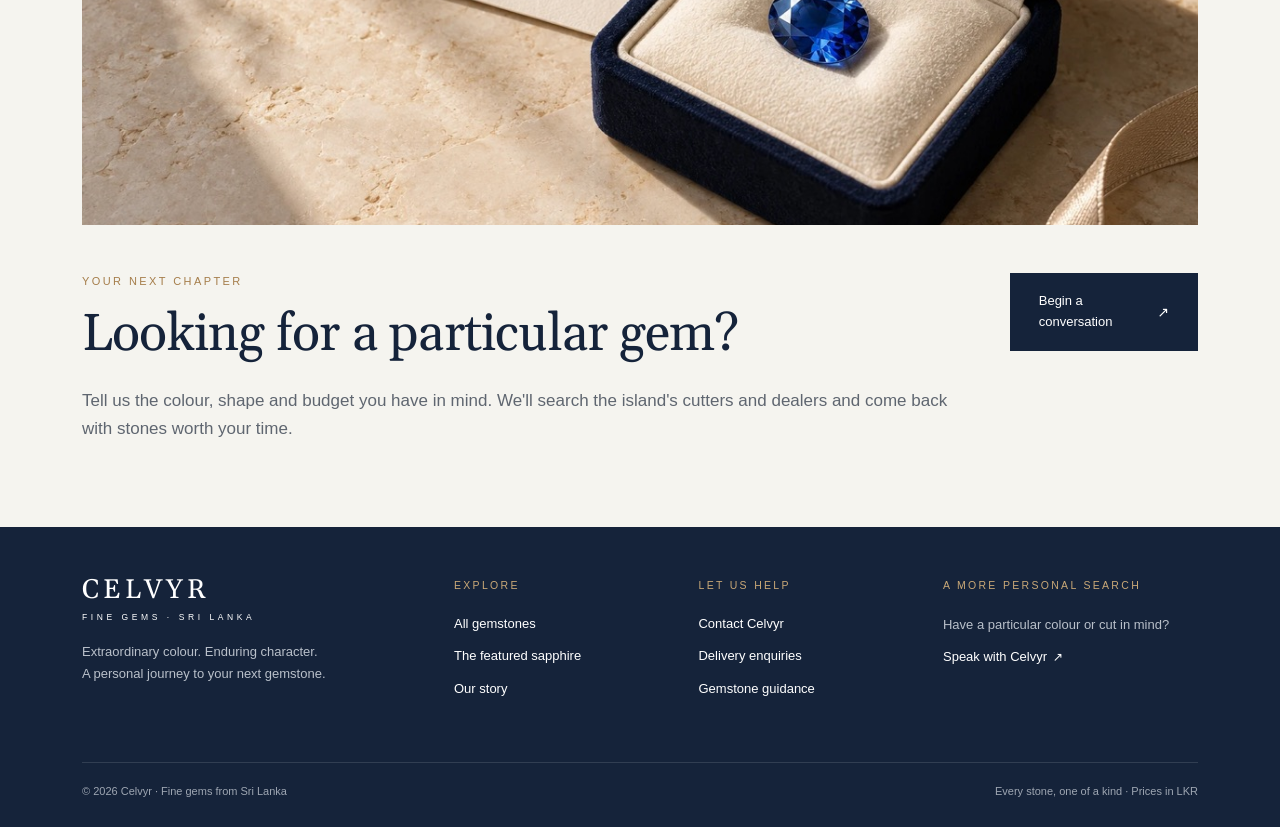
==== commit e82997bd: "Hero trust line and v6 links" ====
--- a/index.html
+++ b/index.html
@@ -12,7 +12,7 @@
 <link rel="icon" href="assets/favicon.svg" type="image/svg+xml">
 <link rel="preconnect" href="https://fonts.googleapis.com">
 <link href="https://fonts.googleapis.com/css2?family=Gelasio&display=swap" rel="stylesheet">
-<link rel="stylesheet" href="assets/styles.css?v=5">
+<link rel="stylesheet" href="assets/styles.css?v=6">
 </head>
 <body data-page="home">
 <div id="site-header"></div>
@@ -26,6 +26,7 @@
     <h1>Rare by nature.<br>Yours by choice.</h1>
     <p>Loose gemstones in colours you won't find twice — chosen on the island for the moments, pieces and promises you're about to create.</p>
     <a class="btn btn-light no-arrow" href="gemstones.html">Discover the collection</a>
+    <ul class="hero-trust"><li>Natural Ceylon stones</li><li>Honest disclosure</li><li>Insured delivery worldwide</li></ul>
   </div>
 </section>
 <div class="pillars"><div class="wrap"><span>Colour with character</span><span>A personal selection</span><span>From Sri Lanka, honestly</span></div></div>
@@ -70,7 +71,7 @@
 
 </main>
 <div id="site-footer"></div>
-<script src="assets/catalogue.js?v=5"></script>
-<script src="assets/app.js?v=5"></script>
+<script src="assets/catalogue.js?v=6"></script>
+<script src="assets/app.js?v=6"></script>
 </body>
 </html>
--- a/assets/styles.css
+++ b/assets/styles.css
@@ -333,3 +333,64 @@
 .letter .sig{display:block;font-family:var(--serif);font-style:italic;font-size:30px}
 .letter .sign small{font-size:11px;letter-spacing:.18em;text-transform:uppercase;color:var(--gold)}
 @media (max-width:980px){.founder{grid-template-columns:1fr;gap:36px}.founder-story .founder-photo{position:static}.founder-photo img{aspect-ratio:1/1;object-position:50% 62%}}
+
+/* ---------- v5: photo hero, photos, bag icon ---------- */
+.hero{position:relative;display:block;min-height:min(88vh,760px);background:var(--navy);overflow:hidden;color:#fff}
+.hero-bg{position:absolute;inset:0;width:100%;height:100%;object-fit:cover;object-position:70% 50%}
+.hero-shade{position:absolute;inset:0;background:linear-gradient(90deg,rgba(15,24,40,.88) 0%,rgba(15,24,40,.62) 42%,rgba(15,24,40,.08) 75%)}
+.hero .hero-copy{position:relative;z-index:1;padding:0 32px;min-height:min(88vh,760px);display:flex;flex-direction:column;justify-content:center;align-items:flex-start}
+.hero .hero-copy h1{font-size:clamp(44px,6vw,80px);line-height:1.02;max-width:640px}
+.hero .hero-copy p{color:#DCE1E8;max-width:430px;margin:26px 0 34px;font-size:16.5px}
+.hero .hero-copy .eyebrow{color:var(--gold-soft);margin-bottom:22px}
+.btn.no-arrow::after{content:none}
+.bag-btn{display:inline-flex;align-items:center;justify-content:center;position:relative;width:44px;height:44px;padding:0;border:0}
+.bag-btn::after{content:none}
+.bag-btn svg{width:26px;height:26px}
+.bag-count{position:absolute;top:4px;right:2px;min-width:17px;height:17px;border-radius:9px;background:var(--navy);color:#fff;font-size:10px;line-height:17px;text-align:center;padding:0 4px}
+.bag-count.empty{display:none}
+.photo{margin:0;position:relative;overflow:hidden}
+.photo img{width:100%;height:auto;aspect-ratio:4/3;object-fit:cover}
+.photo figcaption{position:absolute;left:24px;bottom:20px;color:#fff;font-size:11px;letter-spacing:.3em;text-transform:uppercase;text-shadow:0 1px 8px rgba(0,0,0,.4)}
+.island .photo img{aspect-ratio:5/4}
+.cta-photo{margin-bottom:48px}
+.cta-photo img{width:100%;height:auto;aspect-ratio:21/8;object-fit:cover;object-position:60% 55%}
+.rooted-photo{margin:0;position:relative;overflow:hidden}
+.rooted-photo img{width:100%;height:auto;aspect-ratio:16/10;object-fit:cover}
+.rooted-photo figcaption{position:absolute;inset:auto 0 0 0;padding:60px 26px 22px;background:linear-gradient(transparent,rgba(15,24,40,.75));color:#fff}
+.rooted-photo b{display:block;font-family:var(--serif);font-weight:400;font-size:26px}
+.rooted-photo span{font-size:13px;color:#E3E6EA}
+@media (min-width:981px){#featured{grid-template-columns:repeat(4,1fr);gap:20px}#featured .card h3{font-size:21px}}
+@media (max-width:980px){
+  .hero,.hero .hero-copy{min-height:78vh}
+  .hero-bg{object-position:72% 50%}
+  .hero-shade{background:linear-gradient(180deg,rgba(15,24,40,.1) 0%,rgba(15,24,40,.35) 30%,rgba(15,24,40,.78) 55%,rgba(15,24,40,.94) 100%)}
+  .hero .hero-copy{justify-content:flex-end;padding:0 24px 56px}
+}
+@media (max-width:620px){
+  .topbar{display:none}
+  .hero,.hero .hero-copy{min-height:82vh}
+  .hero .hero-copy{padding:0 16px 44px}
+  .hero .hero-copy h1{font-size:44px}
+  .hero .hero-copy p{font-size:15px;margin:18px 0 26px}
+  .hero .btn{width:100%}
+  .cta-photo{margin-bottom:32px}
+  .cta-photo img{aspect-ratio:4/3}
+  .island .photo img{aspect-ratio:4/3}
+  .photo figcaption{left:16px;bottom:14px;font-size:9.5px;letter-spacing:.24em}
+}
+
+/* ---------- v6: mobile hero = photo on top, navy block below; no stretching ---------- */
+img{height:auto}
+.hero-trust{list-style:none;display:flex;flex-wrap:wrap;gap:8px 22px;margin-top:30px;font-size:11px;letter-spacing:.14em;text-transform:uppercase;color:#C9CED6}
+.hero-trust li::before{content:"\25C7";color:var(--gold-soft);margin-right:9px}
+@media (max-width:980px){
+  .hero,.hero .hero-copy{min-height:0}
+  .hero-bg{position:relative;inset:auto;display:block;width:100%;height:auto;aspect-ratio:3/2;object-fit:cover;object-position:60% 50%}
+  .hero-shade{display:none}
+  .hero .hero-copy{background:var(--navy);justify-content:flex-start;padding:44px 24px 52px}
+}
+@media (max-width:620px){
+  .hero,.hero .hero-copy{min-height:0}
+  .hero .hero-copy{padding:36px 16px 44px}
+  .hero-trust{flex-direction:column;gap:10px;margin-top:26px}
+}
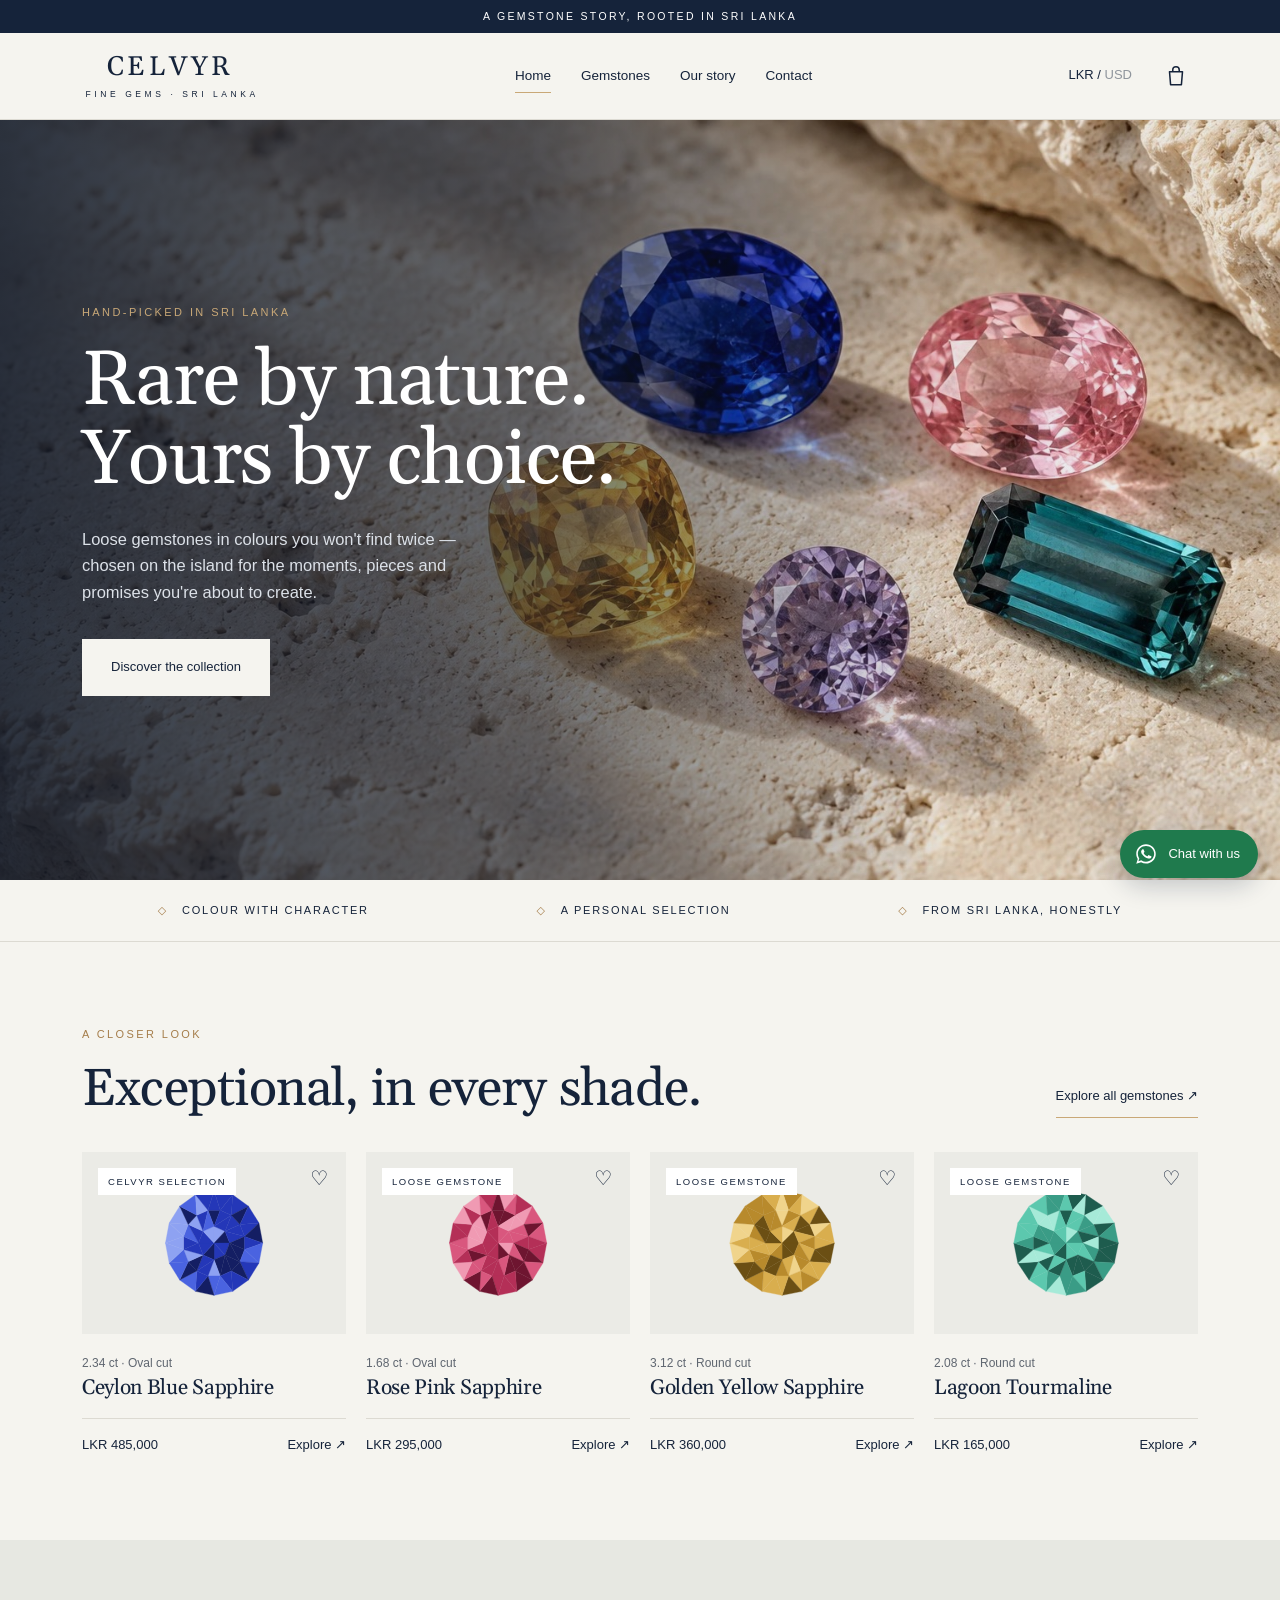
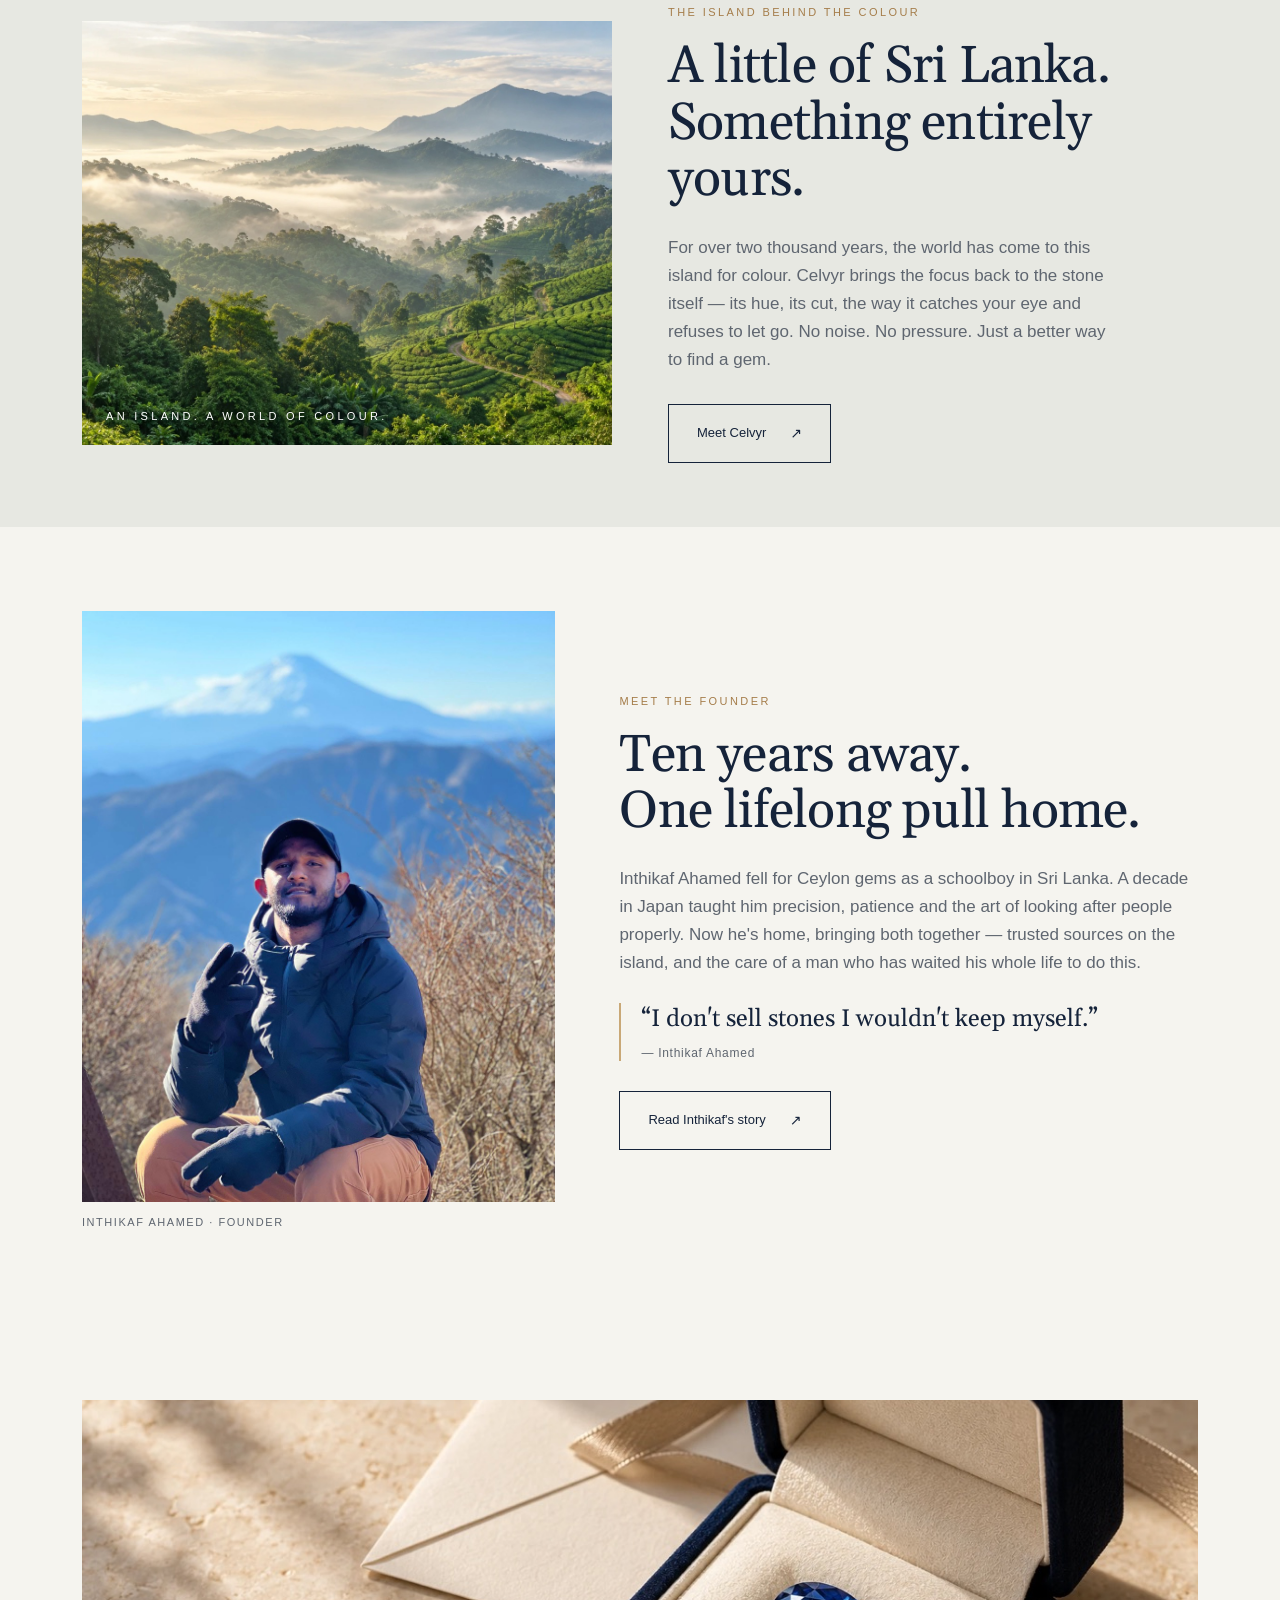
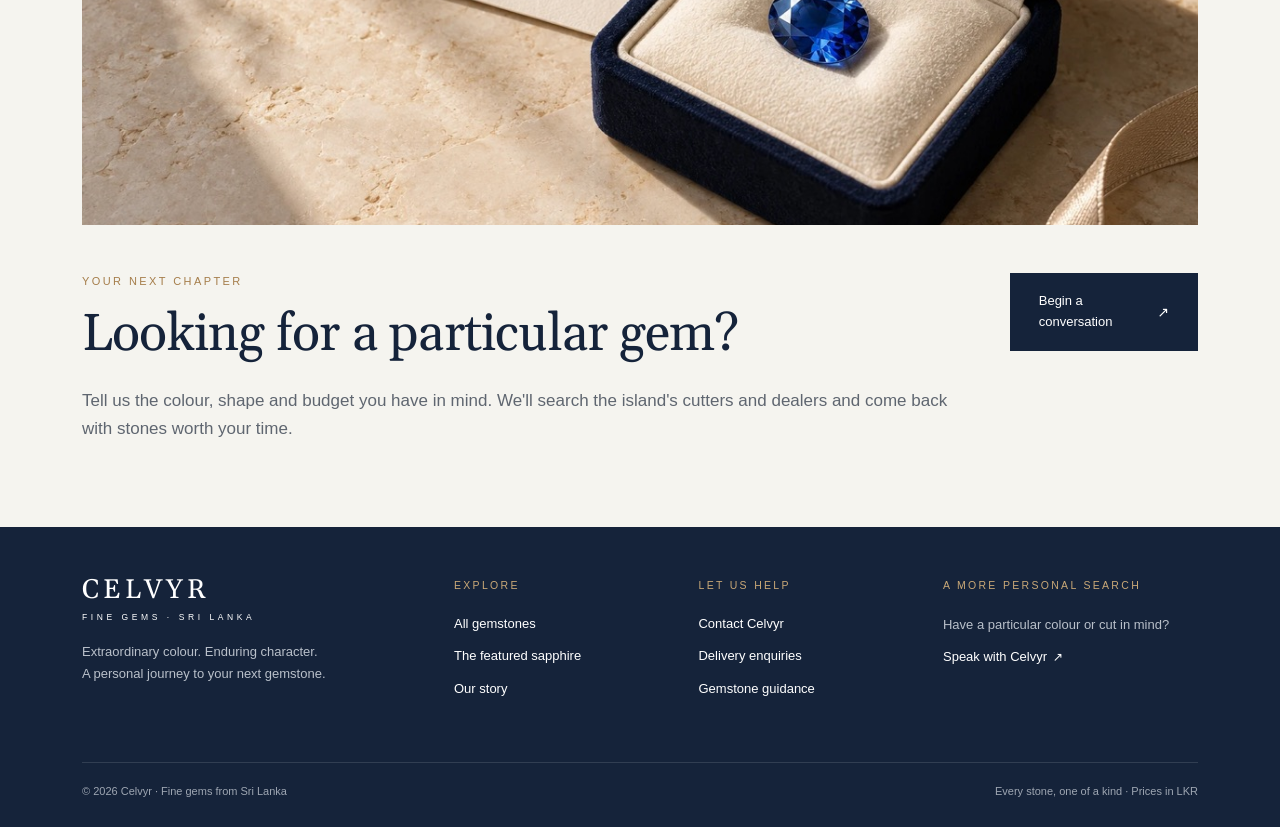
==== commit 0fdbddf5: "Restore previous hero" ====
--- a/index.html
+++ b/index.html
@@ -12,7 +12,7 @@
 <link rel="icon" href="assets/favicon.svg" type="image/svg+xml">
 <link rel="preconnect" href="https://fonts.googleapis.com">
 <link href="https://fonts.googleapis.com/css2?family=Gelasio&display=swap" rel="stylesheet">
-<link rel="stylesheet" href="assets/styles.css?v=6">
+<link rel="stylesheet" href="assets/styles.css?v=7">
 </head>
 <body data-page="home">
 <div id="site-header"></div>
@@ -26,7 +26,6 @@
     <h1>Rare by nature.<br>Yours by choice.</h1>
     <p>Loose gemstones in colours you won't find twice — chosen on the island for the moments, pieces and promises you're about to create.</p>
     <a class="btn btn-light no-arrow" href="gemstones.html">Discover the collection</a>
-    <ul class="hero-trust"><li>Natural Ceylon stones</li><li>Honest disclosure</li><li>Insured delivery worldwide</li></ul>
   </div>
 </section>
 <div class="pillars"><div class="wrap"><span>Colour with character</span><span>A personal selection</span><span>From Sri Lanka, honestly</span></div></div>
@@ -71,7 +70,7 @@
 
 </main>
 <div id="site-footer"></div>
-<script src="assets/catalogue.js?v=6"></script>
-<script src="assets/app.js?v=6"></script>
+<script src="assets/catalogue.js?v=7"></script>
+<script src="assets/app.js?v=7"></script>
 </body>
 </html>
--- a/assets/styles.css
+++ b/assets/styles.css
@@ -379,18 +379,5 @@
   .photo figcaption{left:16px;bottom:14px;font-size:9.5px;letter-spacing:.24em}
 }
 
-/* ---------- v6: mobile hero = photo on top, navy block below; no stretching ---------- */
+/* ---------- v7: keep photos in proportion ---------- */
 img{height:auto}
-.hero-trust{list-style:none;display:flex;flex-wrap:wrap;gap:8px 22px;margin-top:30px;font-size:11px;letter-spacing:.14em;text-transform:uppercase;color:#C9CED6}
-.hero-trust li::before{content:"\25C7";color:var(--gold-soft);margin-right:9px}
-@media (max-width:980px){
-  .hero,.hero .hero-copy{min-height:0}
-  .hero-bg{position:relative;inset:auto;display:block;width:100%;height:auto;aspect-ratio:3/2;object-fit:cover;object-position:60% 50%}
-  .hero-shade{display:none}
-  .hero .hero-copy{background:var(--navy);justify-content:flex-start;padding:44px 24px 52px}
-}
-@media (max-width:620px){
-  .hero,.hero .hero-copy{min-height:0}
-  .hero .hero-copy{padding:36px 16px 44px}
-  .hero-trust{flex-direction:column;gap:10px;margin-top:26px}
-}
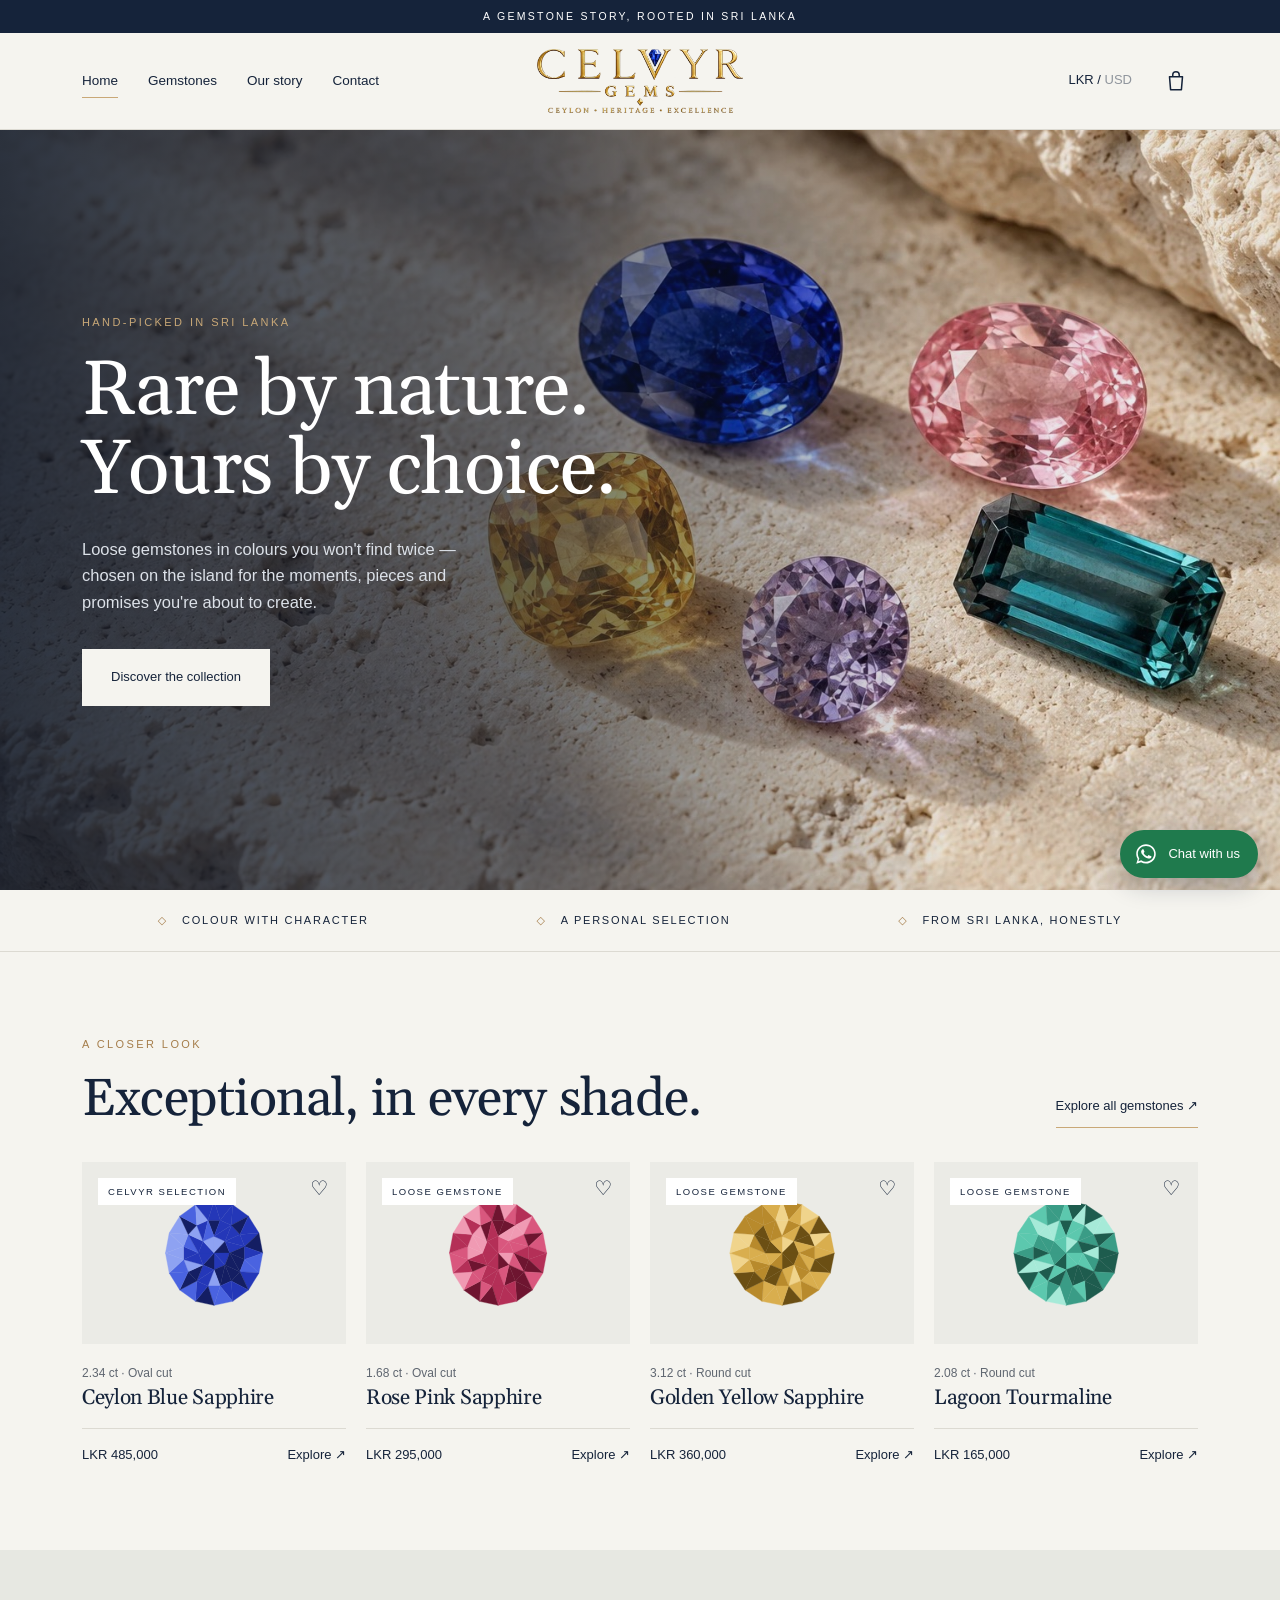
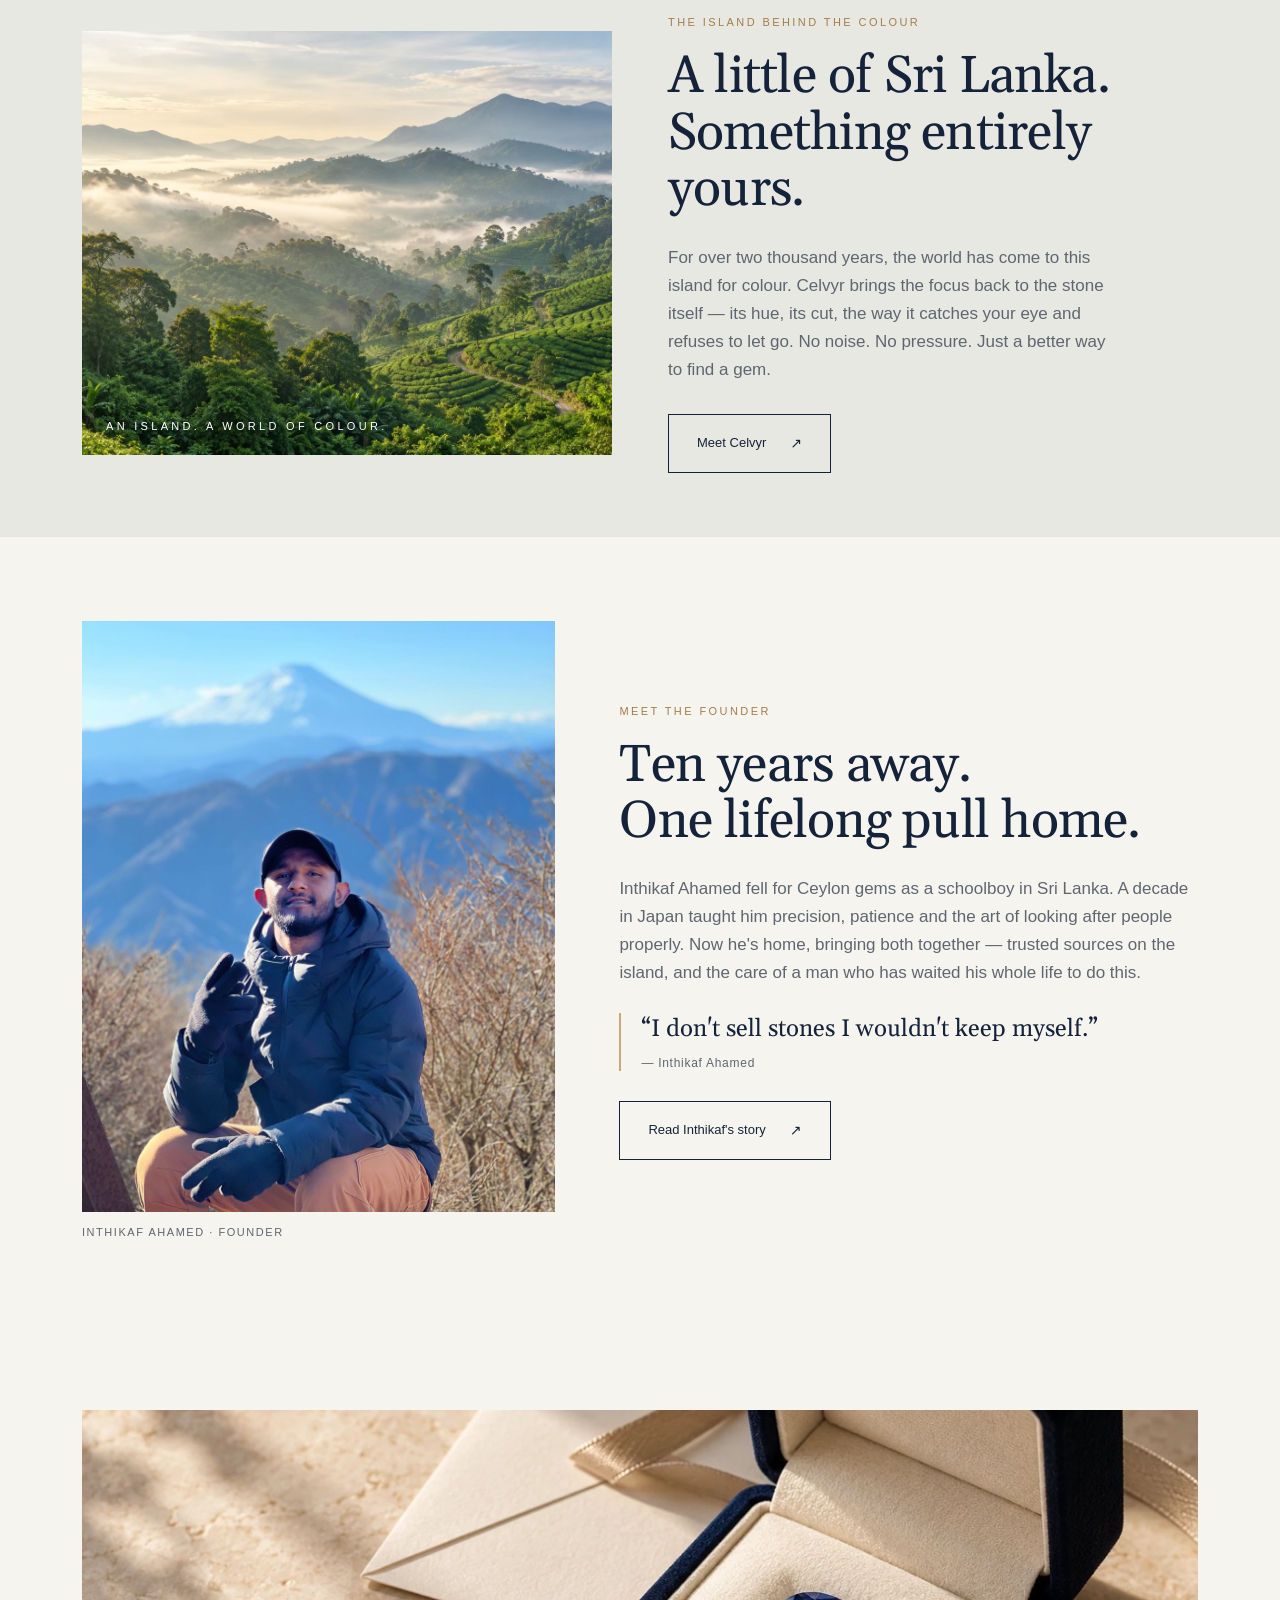
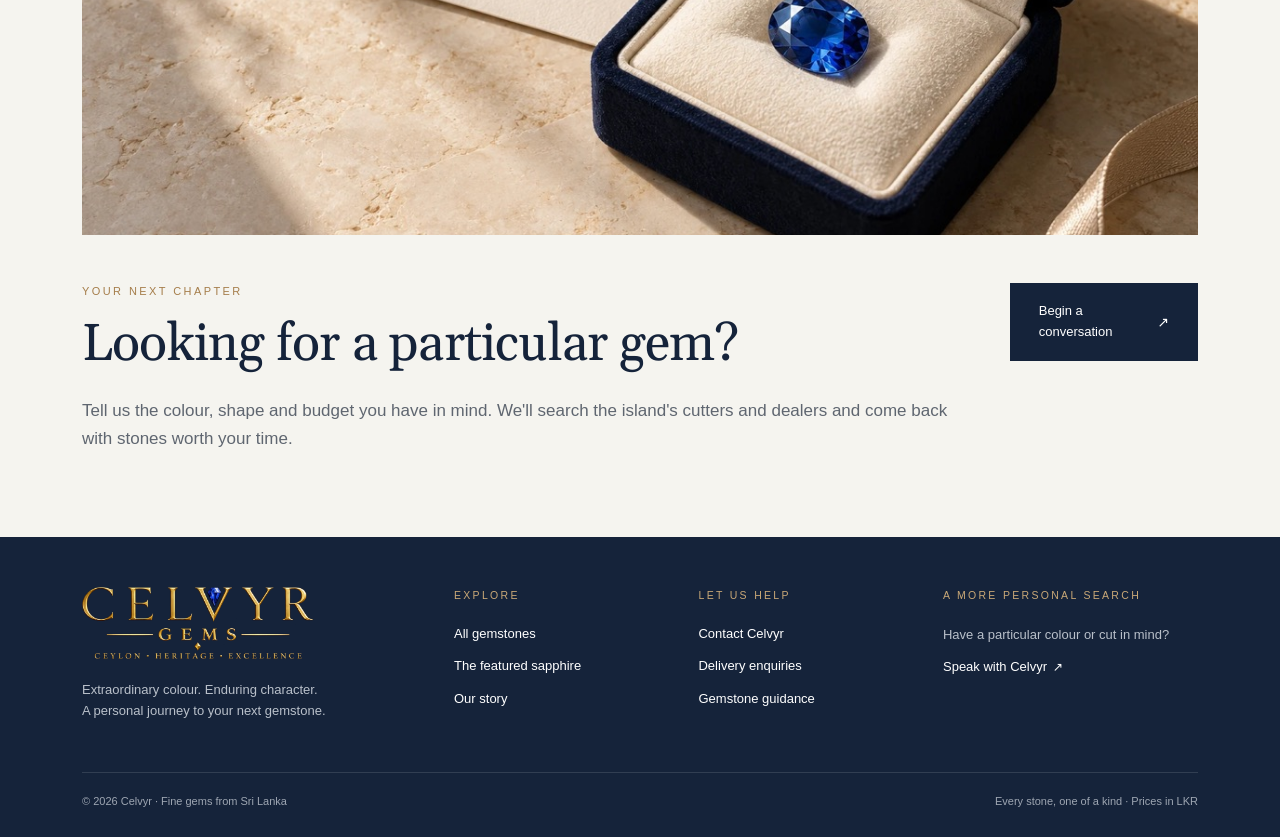
==== commit 7732c758: "Logo icons and v8 links" ====
--- a/index.html
+++ b/index.html
@@ -9,10 +9,11 @@
 <meta property="og:description" content="Loose Ceylon sapphires, spinels and tourmalines in remarkable colours. Chosen by hand in Sri Lanka, for the story you want to create.">
 <meta property="og:image" content="https://celvyr.com/assets/hero-gems.jpg">
 <meta name="theme-color" content="#15233A">
-<link rel="icon" href="assets/favicon.svg" type="image/svg+xml">
+<link rel="icon" href="assets/favicon-64.png" type="image/png">
+<link rel="apple-touch-icon" href="assets/apple-touch-icon.png">
 <link rel="preconnect" href="https://fonts.googleapis.com">
 <link href="https://fonts.googleapis.com/css2?family=Gelasio&display=swap" rel="stylesheet">
-<link rel="stylesheet" href="assets/styles.css?v=7">
+<link rel="stylesheet" href="assets/styles.css?v=8">
 </head>
 <body data-page="home">
 <div id="site-header"></div>
@@ -70,7 +71,7 @@
 
 </main>
 <div id="site-footer"></div>
-<script src="assets/catalogue.js?v=7"></script>
-<script src="assets/app.js?v=7"></script>
+<script src="assets/catalogue.js?v=8"></script>
+<script src="assets/app.js?v=8"></script>
 </body>
 </html>
--- a/assets/styles.css
+++ b/assets/styles.css
@@ -381,3 +381,19 @@
 
 /* ---------- v7: keep photos in proportion ---------- */
 img{height:auto}
+
+/* ---------- v8: logo header, logo loader ---------- */
+.header .wrap{display:grid;grid-template-columns:1fr auto 1fr;align-items:center;height:96px}
+.head-left{display:flex;align-items:center;gap:24px;justify-self:start}
+.head-right{justify-self:end}
+.logo img{height:64px;width:auto;display:block}
+.foot-logo img{height:72px}
+.header.open .nav{top:100%!important}
+body::before{background:var(--paper) url(logo-wordmark.webp) center calc(50% + 66px)/230px auto no-repeat}
+body::after{width:66px;height:84px;top:calc(50% - 38px);background:url(logo-emblem.webp) center/contain no-repeat}
+.page-loader{gap:18px}
+.page-loader .ld-gem{width:66px;height:84px;left:33px;top:42px;background:url(logo-emblem.webp) center/contain no-repeat}
+.page-loader .ld-word{width:230px;height:77px;background:url(logo-wordmark.webp) center/contain no-repeat;margin-top:0}
+.page-loader .ld-bar{margin-top:0}
+@media (max-width:980px){.header .wrap{height:76px}.logo img{height:48px}}
+@media (max-width:620px){.header .wrap{height:68px;gap:8px}.logo img{height:42px}.head-right{gap:6px}}
